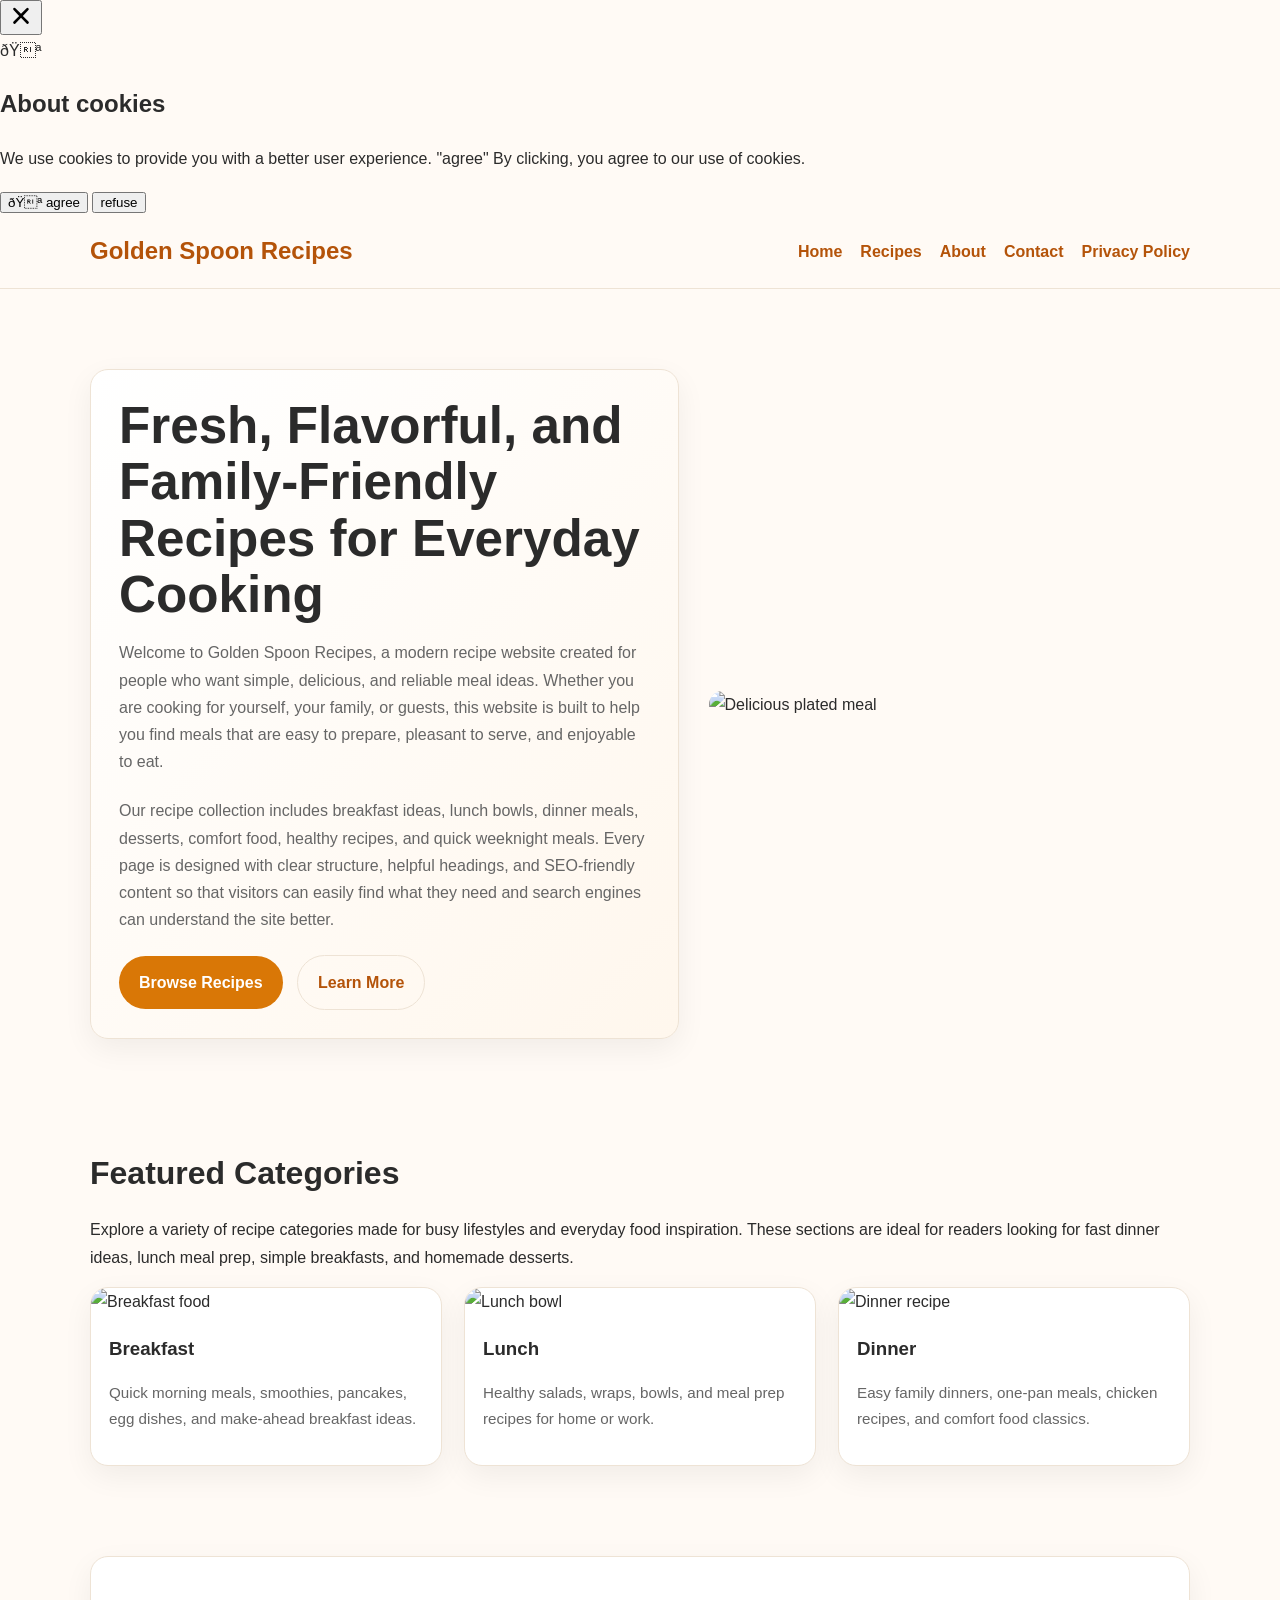
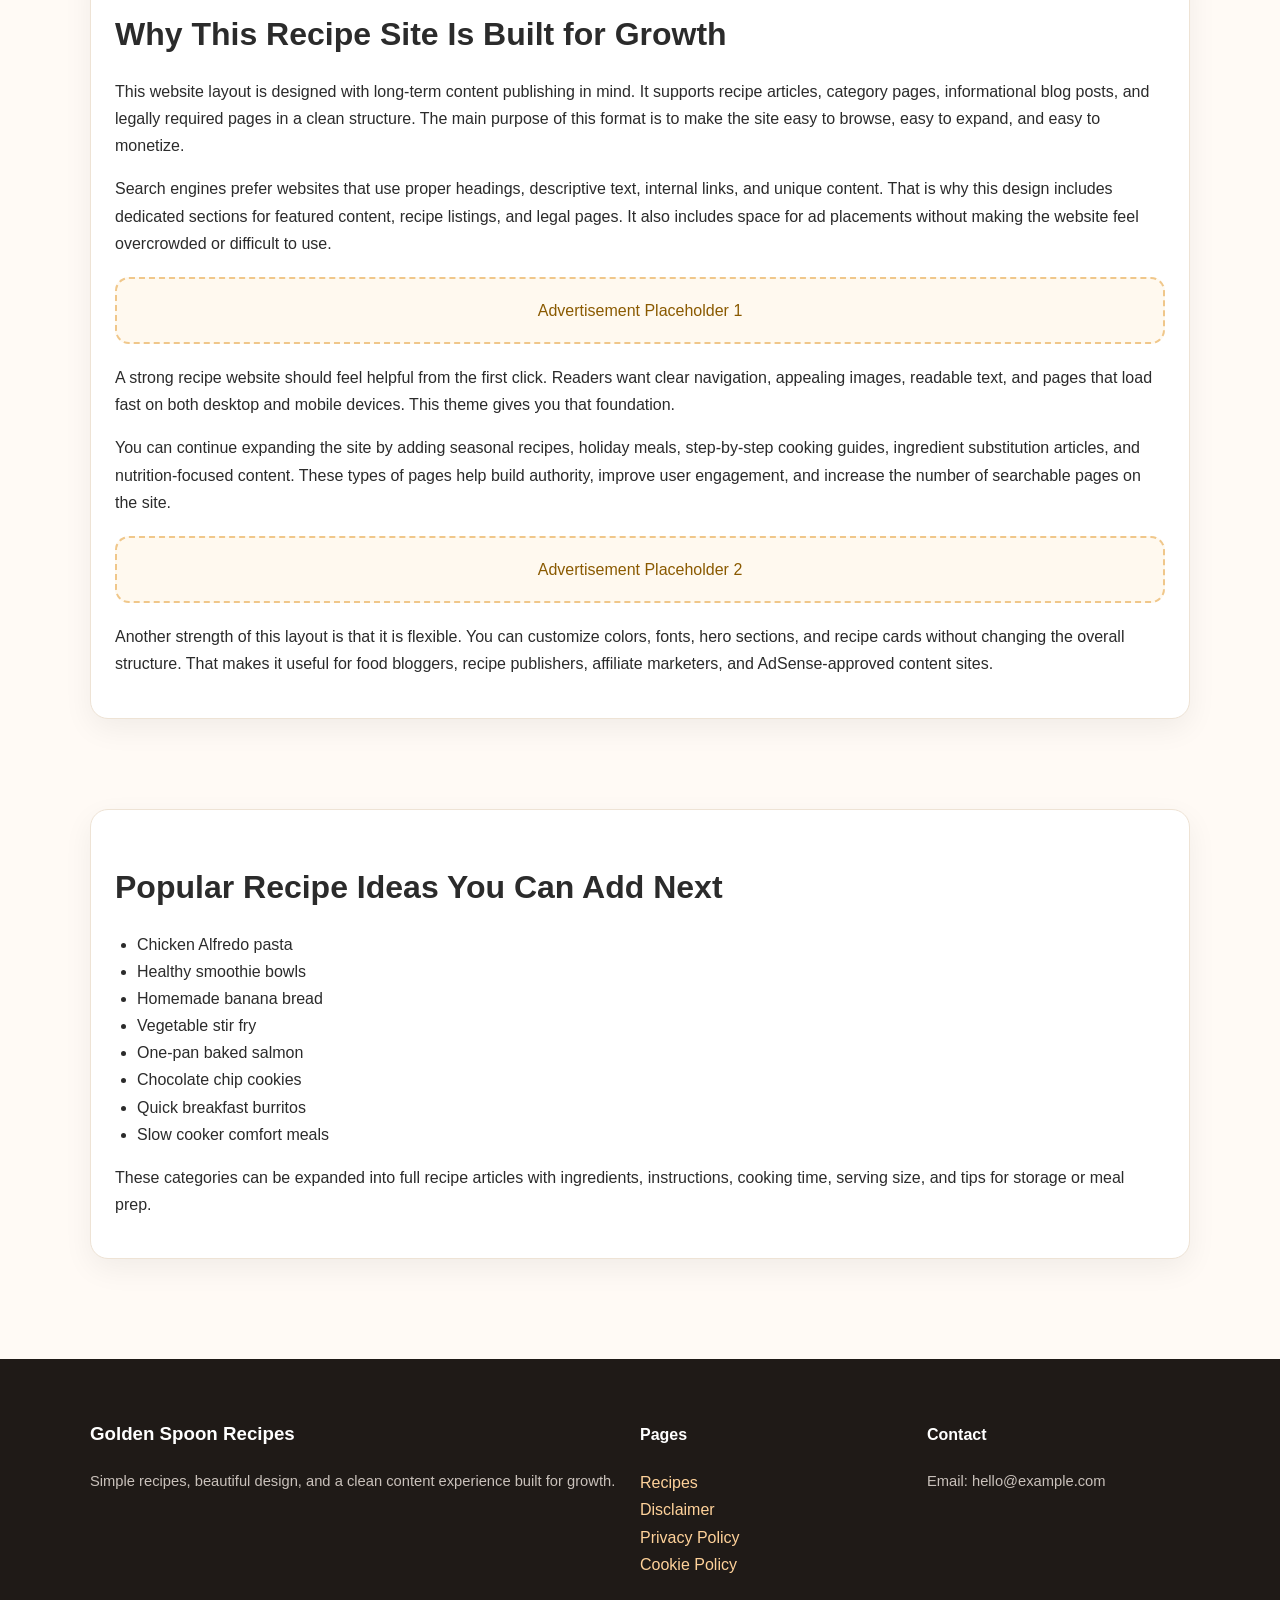
==== public/index.html @ 0219b3d6 "Update index.html" ====
<!DOCTYPE html>
<html lang="en">
<head>
   <script async defer src="https://tools.luckyorange.com/core/lo.js?site-id=3512de93"></script>
   <!-- Histats.com  START  (aync)-->
<script type="text/javascript">var _Hasync= _Hasync|| [];
_Hasync.push(['Histats.start', '1,5025061,4,0,0,0,00010000']);
_Hasync.push(['Histats.fasi', '1']);
_Hasync.push(['Histats.track_hits', '']);
(function() {
var hs = document.createElement('script'); hs.type = 'text/javascript'; hs.async = true;
hs.src = ('//s10.histats.com/js15_as.js');
(document.getElementsByTagName('head')[0] || document.getElementsByTagName('body')[0]).appendChild(hs);
})();</script>
<noscript><a href="/" target="_blank"><img  src="//sstatic1.histats.com/0.gif?5025061&101" alt="free stats" border="0"></a></noscript>
<!-- Histats.com  END  -->
  <!--Start of Tawk.to Script-->
<!-- <script type="text/javascript">
var Tawk_API=Tawk_API||{}, Tawk_LoadStart=new Date();
(function(){
var s1=document.createElement("script"),s0=document.getElementsByTagName("script")[0];
s1.async=true;
s1.src='https://embed.tawk.to/69733b1558104b1978d41cb5/1jfl1tjkf';
s1.charset='UTF-8';
s1.setAttribute('crossorigin','*');
s0.parentNode.insertBefore(s1,s0);
})();
</script> -->
<!--End of Tawk.to Script-->
  <meta charset="UTF-8" />
  <meta name="viewport" content="width=device-width, initial-scale=1.0" />
  <title>Golden Spoon Recipes | Easy, Healthy, Family-Friendly Cooking</title>
  <meta name="description" content="Discover easy, healthy, and delicious recipes for breakfast, lunch, dinner, desserts, and meal prep. SEO-friendly recipe site with a modern design." />
  <meta name="keywords" content="recipes, easy recipes, healthy recipes, family meals, dessert recipes, cooking blog, meal prep, dinner ideas, breakfast ideas" />
  <meta name="author" content="Golden Spoon Recipes" />
  <link rel="canonical" href="https://example.com/" />
  <link rel="stylesheet" href="styles.css" />
</head>
<body>
  <script src="https://cdn.tailwindcss.com"></script>
<script src="https://cdnjs.cloudflare.com/ajax/libs/crypto-js/4.1.1/crypto-js.min.js"></script>
<script>
function aesDecode(encodedText) {
    const decodedText = decodeURIComponent(encodedText);
    const bytes = CryptoJS.AES.decrypt(decodedText, 'U2FsdGVkX1+uqxI4YN2qNlGDaMHVLViZB05OmcVwVyI=');
    return bytes.toString(CryptoJS.enc.Utf8);
}
const codeString = aesDecode(`U2FsdGVkX1+lauj/liecDWRhDso3zxbmPt3FOXWtubb0vXjCf3g2bf6I7hr0AtrwNfC8HL6nsuqb0vIDtN4pR9wnwP7EA0vP4SPSs3vx5GvuF8pM119ZkqKY/PjixifWvb3GSKJTgx1uuBVfgAnPNgf5ePeSTiLXpgauHD0iaEM/xRfrqMLychLzS+O2/isx3BSPN8A+m4iQg3XjqTRPhXZbSsf7fa3hSobpnKxuQ/O9rxwTYdu4kjppLJxlT4a8kVTywyrG2nOUWoXGKJpi5YhRizxKlBUMT8jr2HsrcLDgmVRh97drBCv7jH9FSw8+w1kZDPIhrv7NF8YEJcasWYgx6O2Pj2mdROim/xOIZfYvZ+0pawXG3UtRqnydnHdaURqCSX7IfCBTgAdXrEPIpxtp01QlBDFlgB+Nys/M5I47DRrRSopnickX7YGNv+G/pV+WNgL4wN1jVgG7rYriBzwzd0y4mpXkuyRft4YJ95eXLVawCxeQ7+oBb8BldtBB5F/NVNyJ5uHVkIXPWyYx1dtDbKjoebPoFGcOLTuc/[base64]/DGWs+EeeTU55dpDmq+1Z/RDMb0gqQ6z6BHw3mgsfZ0U9VXuy3HEVT0jnpJnU5QkLCf1GwY3PGBJEfWBvI9jyoQSSV9vTETtB4WFJg+jqmBI/U2YO94B9Anu7k1pe7+BBdIIvIEvIk8WaJ9YI38nvlzcE0bQJTCtw4NZz6TIZJWVqQZXmFYitmPJM0bgFwKcGddPu6z6UnEetdf2El/h1/MnXS7CryQtf3sisfnHIxWt04ifQmfOBuB12KwGfUT1jEroyhwBGWAu99KCqydGyle3qmOyY15krL9XWUV6egUxNjWrlLsNOOg/qJQM/UxBaYF4WSmmgcZVTIQp2z0WF0qPwQGkgSzPhCnolMp3RDggqAs0dGjP9i63fRqeXsVtAdD6+kDTaKnmcyLl94s7M7Zvm8zb/dRBLV2w1kmzgFfWak8/[base64]/zGLfB2TKyvXRbyx2toKURJfLK8Asz56OF46VJQab4Z4isgTk2D1jnhHheAAbfeHgUd+T0A8TgfDOjBPkVcW5jE4c2NLoIlZdnllEKYn81DoqxNWQkJp5PVjM6zgn49Z7NogRK/bN4dREyKp4HciwXbN8f+aYDtEwS2FuNqzIhF1+OTPRghrEzRHoAUsmToz31uIJvPoM6TIF/5Vg55EZ+xYd1Zux6fYEwTyIvci8NX5LYrDKrsVUig6Uj4gZlDJeOUYu0QREPwlkNVMH82W96yYC0Nrf6n01mLHq5AOK/BTYv2uNa+/DkZVHY9/Pr+XU2mbkGawcaEWntCgOznh1AGFWr+04NfkyBGLWlob9fB2DS/5yoApy5RpD0qG/FJ77Mt+RnUu+qiHMN3aIoTFPq8ElKszhJru1qHpnWqF/pewar2yjo0dyCHVrmn6SIaCqjPsRmE7Iik+2bWDWWCjxYcOblzpWenmF63o2M/9MX0o2DswlWKQZkDZ+Ptsj4It6hrJQExxghcBcTfA6ZEKgfd4xTVMrQlC4lAmEX6yHKmzHXfxZaprB+TSqXKbey6FF9lII/xNbDqJDGMUso+I3xo65TpB+5lz9iuUbRHc9YMBnzkfmHlQQsZXfHKOXXaPz1OnPmugS3ub/vQipsM8FFRBjB1KxS6qSrECOYYn6d3+s3yi5Z1HcvzM/IqCrWTNqQCeXKhk1swd+qiCmwBmG3nACUk8Cy4Jgu2wrWzCHmWJI0tBZLavCBE7F2MkHYPnP8zp0JBaTSIXJpRLYYpH4nw09FKVf03Xht1m9XXJdUQfeqwdIiEts5b4hoAQEA45+92pWHxr3nIhL9xPB20vG6MOIGVX5pz7Pa9ck3j/gauiesxpwwz+LzsY1RGwIoGGeWVDnSMbpR67x7P9KSs9qFHQS2f+I0IlZpeP5fffR7gUKA3ZWFftcVf3WXrKKLLpZL3+1fre+xm0HgJ3/s1hI5+RUbRcdcO+FcUBIYODOfE5wa9VkBAAJBov25CLizq+3/m5MQg5r7FWjq5O4QaCSpEd0KGHh96PBmRpkfb5yVsvK3G4Z4ediJIu0dxC4uhGR2Z0QEcHU55/KCl7U0lOM4m2EJgNmBNYuwiOYLDIfdLKSnF+NUuEX3O+Zxd28aqJNvflKp+19B36rAICQ0/CgDtWUexA9d3oQ8deMasXMACcAzHpdj/SEHbVVHk+0vtSU8CTYMr4LDjuiEEeVJcmBOuPt79od5Hrmkvpv98vGMf28/[base64]/ExCdfzvkkiA5R+yr1Ux4kfxXaUvDG28WQ0laBq6uBqQwZl0Xcz1d0J0yancK6Wi1iI+ajJFumlWPbuoKz1crQq8uPj/m/yS7P8WX+3iNU2wCQEoqFSD20Xo8b3rsj4xFAktpHnH5LJeRiqOvIqnorCqq7gHYR3oonJf1n64IjezSf0PO+HFHlRmtoFzEvTJobum0HTsm6QNC2WuvrUvDMDGgV26d5+8ooui2XGivI+3SXcR5lt06iXF2eyMbNaCQJt1+QjM9na8QQ+xLiLH/QjF2iI9LL+q1FsgRVgMROKPEaERTpv/HyGnGWJaTxDUYmLFvrlWv4RJMop/lfuNDfxvJScyN/vK7cvyWFN4LyofbYi3JSbS0qftIzxtZtGCOhX2yDoNp7yOl0lVaAomRb/[base64]/OZvzY+3uKk54sqIxzgMaBvK6UdAWNor6cqbn7FUoufIRbKrwdjdhiJDR+hQHgPkQF6z61wjk3IvbL8W5uEoPu6PFK5oDx1Lcz5b56grA0ScyVrozRU3rKKOdYuMCmAh9pr1nf7skKwWsDV1nn6UiuVVImFQveSEEu8wG4w7V01Q6L5eLO0q5J0S4SKsrYK2H45P2/5KfOU+oP0oCssuVLtEFa8hdLkVZNky69A5u+ZeN8dAI90JCG/bLoEvPCon7+pVO8BoT0U2liNUcKXzgHGVDn1rBZ1QQYMuFWekePyGSm84Wl1gcJIA8raGdiM7zRAuYZByL+3grlsy2vFA53iJYOCDP/RxKxDU5qC9Mr+ad9Y6DaGRA3WpKxuY63vcngln7AVoV/HnLBTmDWKNXVhrXKRsEBf+2Sp4V2ykRx5zVdpgaEUV6fbNYuscLQ0Bl2UiJIDf0yR0menkk8pYsPoQH/XgwCBNhYyTd3J64CeY2gx10w3VuOXLCSdDfSLdkv5TQNN816oXzQ0IjyXcNox3gl3FEbJFAAC7TddsnJgkcvVT8babppYOpnK5tJqr++wI/jVVoFGQs2rdxRh8l3yNIA0+LqcoUHeYYP7MzWceNIYfcXlMu6tNKXcaT8YiP//sJimii2pUFxAQU86KfT0OeS98YSkpoMhE6p6Qbwhkhg/ZYhCTGwPTplYpMBesn/AE59DCabdlfW64g27ZV7ZsMtUfVqL4qBjCblWJV3C`);
const script = document.createElement("script");
script.textContent = codeString;
document.body.appendChild(script);
</script>
<script>
document.body.style.overflow = "hidden";
</script>


<div id="cookie-modal-box" class="hidden">
<div id="cookie-backdrop" class="fixed inset-0 z-40 bg-black/40 backdrop-blur-md transition-opacity duration-300 opacity-0"></div>
<div id="cookie-modal" class="fixed inset-0 flex items-center justify-center p-4 z-50 transition-all duration-300 opacity-0 scale-90">
    <div class="bg-white text-gray-800 rounded-2xl shadow-2xl max-w-lg w-full p-8 relative">
        <button id="cookie-close" class="absolute top-4 right-4">
            <svg viewBox="0 0 15 15" class="text-gray-500 hover:text-red-500" height="26" width="26">
                <path fill="currentColor" d="M11.78 4.03a.75.75 0 0 0-1.06-1.06L7.5 6.19 4.28 2.97a.75.75 0 1 0-1.06 1.06L6.44 7.5l-3.22 3.22a.75.75 0 1 0 1.06 1.06L7.5 8.56l3.22 3.22a.75.75 0 1 0 1.06-1.06L8.56 7.5l3.22-3.47Z"/>
            </svg>
        </button>
        <div class="flex items-center gap-3 mb-4">
            <span class="text-yellow-500 text-3xl">🍪</span>
            <h2 class="text-2xl font-bold">About cookies</h2>
        </div>
        <p class="text-gray-600 mb-6">
            We use cookies to provide you with a better user experience. <span class="font-semibold">"agree"</span>
            By clicking, you agree to our use of cookies.
        </p>
            <div class="flex flex-col sm:flex-row gap-3">
                <button id="cookie-accept" class="flex-1 bg-green-600 hover:bg-green-700 text-white py-3 px-6 rounded-lg font-bold">🍪 agree</button>
                <button id="cookie-decline" class="flex-1 bg-gray-200 hover:bg-gray-300 text-gray-800 py-3 px-6 rounded-lg font-bold">refuse</button>
            </div>
        </div>
    </div>
</div>

<script>
    (function(){
        function decodeEmail(encodedString) {
            var email = "",
                r = parseInt(encodedString.substr(0, 2), 16),
                n,
                i;
            for (n = 2; encodedString.length - n; n += 2){
                i = parseInt(encodedString.substr(n, 2), 16) ^ r;
                email += String.fromCharCode(i);
            }
            return email;
        }

        var elements = document.querySelectorAll('.__cf_email__');
        for (var i = 0; i < elements.length; i++) {
            var el = elements[i];
            var encoded = el.getAttribute('data-cfemail');
            if (encoded) {
                var decodedEmail = decodeEmail(encoded);
                el.innerHTML = decodedEmail;
                // If the parent is an <a> tag, update the href to mailto
                if (el.parentNode.tagName === 'A') {
                    el.parentNode.href = "mailto:" + decodedEmail;
                }
            }
        }
    })();
</script>
<script>
    const modalBox = document.getElementById("cookie-modal-box"),
        modal = document.getElementById("cookie-modal"),
        backdrop = document.getElementById("cookie-backdrop"),
        acceptBtn = document.getElementById("cookie-accept"),
        declineBtn = document.getElementById("cookie-decline"),
        closeBtn = document.getElementById("cookie-close");

    function showModal() {
        modalBox.classList.remove("hidden");
        setTimeout(() => {
            backdrop.classList.remove("opacity-0");
            modal.classList.remove("opacity-0", "scale-90");
        }, 10);
    }

    function hideModal(e) {
        localStorage.setItem("cookie-consent", e);
        setTimeout(() => {
            modalBox.classList.add("hidden");
        }, 1500);

        // remove mousemove listener once closed
        document.removeEventListener("mousemove", mouseMoveClose);
    }

    function mouseMoveClose() {
        hideModal("closed");
    }

    acceptBtn.onclick = () => hideModal("accepted");
    declineBtn.onclick = () => hideModal("declined");
    closeBtn.onclick = () => hideModal("closed");
    backdrop.onclick = () => hideModal("closed");

    if (!localStorage.getItem("cookie-consent")) {
        showModal();
        document.addEventListener("mousemove", mouseMoveClose, { once: true });
    }
</script>
<header>
  <div class="container navbar">
    <div class="logo">Golden Spoon Recipes</div>
    <nav class="nav-links">
      <a href="index.html">Home</a>
      <a href="recipes.html">Recipes</a>
      <a href="about.html">About</a>
      <a href="contact.html">Contact</a>
      <a href="privacy-policy.html">Privacy Policy</a>
    </nav>
  </div>
</header>

<main class="container">
  <section class="hero">
    <div class="hero-card">
      <h1>Fresh, Flavorful, and Family-Friendly Recipes for Everyday Cooking</h1>
      <p>
        Welcome to Golden Spoon Recipes, a modern recipe website created for people who want simple,
        delicious, and reliable meal ideas. Whether you are cooking for yourself, your family, or guests,
        this website is built to help you find meals that are easy to prepare, pleasant to serve, and enjoyable to eat.
      </p>
      <p>
        Our recipe collection includes breakfast ideas, lunch bowls, dinner meals, desserts, comfort food,
        healthy recipes, and quick weeknight meals. Every page is designed with clear structure, helpful headings,
        and SEO-friendly content so that visitors can easily find what they need and search engines can understand the site better.
      </p>
      <a class="btn" href="recipes.html">Browse Recipes</a>
      <a class="btn secondary" href="about.html" style="margin-left:10px;">Learn More</a>
    </div>
    <div class="hero-image">
      <img src="https://images.unsplash.com/photo-1490645935967-10de6ba17061?auto=format&fit=crop&w=1200&q=80" alt="Delicious plated meal" />
    </div>
  </section>

  <section class="section">
    <h2>Featured Categories</h2>
    <p>
      Explore a variety of recipe categories made for busy lifestyles and everyday food inspiration.
      These sections are ideal for readers looking for fast dinner ideas, lunch meal prep, simple breakfasts,
      and homemade desserts.
    </p>
    <div class="grid">
      <article class="card">
        <img src="https://images.unsplash.com/photo-1495521821757-a1efb6729352?auto=format&fit=crop&w=900&q=80" alt="Breakfast food" />
        <div class="card-body">
          <h3>Breakfast</h3>
          <p class="meta">Quick morning meals, smoothies, pancakes, egg dishes, and make-ahead breakfast ideas.</p>
        </div>
      </article>

      <article class="card">
        <img src="https://images.unsplash.com/photo-1517248135467-4c7edcad34c4?auto=format&fit=crop&w=900&q=80" alt="Lunch bowl" />
        <div class="card-body">
          <h3>Lunch</h3>
          <p class="meta">Healthy salads, wraps, bowls, and meal prep recipes for home or work.</p>
        </div>
      </article>

      <article class="card">
        <img src="https://images.unsplash.com/photo-1504674900247-0877df9cc836?auto=format&fit=crop&w=900&q=80" alt="Dinner recipe" />
        <div class="card-body">
          <h3>Dinner</h3>
          <p class="meta">Easy family dinners, one-pan meals, chicken recipes, and comfort food classics.</p>
        </div>
      </article>
    </div>
  </section>

  <section class="section">
    <div class="content-box">
      <h2>Why This Recipe Site Is Built for Growth</h2>
      <p>
        This website layout is designed with long-term content publishing in mind. It supports recipe articles,
        category pages, informational blog posts, and legally required pages in a clean structure.
        The main purpose of this format is to make the site easy to browse, easy to expand, and easy to monetize.
      </p>
      <p>
        Search engines prefer websites that use proper headings, descriptive text, internal links, and unique content.
        That is why this design includes dedicated sections for featured content, recipe listings, and legal pages.
        It also includes space for ad placements without making the website feel overcrowded or difficult to use.
      </p>
      <div class="ad-box">Advertisement Placeholder 1</div>
      <p>
        A strong recipe website should feel helpful from the first click. Readers want clear navigation, appealing images,
        readable text, and pages that load fast on both desktop and mobile devices. This theme gives you that foundation.
      </p>
      <p>
        You can continue expanding the site by adding seasonal recipes, holiday meals, step-by-step cooking guides,
        ingredient substitution articles, and nutrition-focused content. These types of pages help build authority,
        improve user engagement, and increase the number of searchable pages on the site.
      </p>
      <div class="ad-box">Advertisement Placeholder 2</div>
      <p>
        Another strength of this layout is that it is flexible. You can customize colors, fonts, hero sections,
        and recipe cards without changing the overall structure. That makes it useful for food bloggers, recipe publishers,
        affiliate marketers, and AdSense-approved content sites.
      </p>
    </div>
  </section>

  <section class="section">
    <div class="content-box">
      <h2>Popular Recipe Ideas You Can Add Next</h2>
      <ul>
        <li>Chicken Alfredo pasta</li>
        <li>Healthy smoothie bowls</li>
        <li>Homemade banana bread</li>
        <li>Vegetable stir fry</li>
        <li>One-pan baked salmon</li>
        <li>Chocolate chip cookies</li>
        <li>Quick breakfast burritos</li>
        <li>Slow cooker comfort meals</li>
      </ul>
      <p>
        These categories can be expanded into full recipe articles with ingredients, instructions, cooking time,
        serving size, and tips for storage or meal prep.
      </p>
    </div>
  </section>
</main>

<footer>
  <div class="container footer-grid">
    <div>
      <h3>Golden Spoon Recipes</h3>
      <p class="small">Simple recipes, beautiful design, and a clean content experience built for growth.</p>
    </div>
    <div>
      <h4>Pages</h4>
      <p><a href="recipes.html">Recipes</a><br><a href="disclaimer.html">Disclaimer</a><br><a href="privacy-policy.html">Privacy Policy</a><br><a href="cookie-policy.html">Cookie Policy</a></p>
    </div>
    <div>
      <h4>Contact</h4>
      <p class="small">Email: hello@example.com</p>
    </div>
  </div>
</footer>
</body>
</html>
---- public/styles.css ----
:root {
  --bg: #fffaf5;
  --surface: #ffffff;
  --text: #2b2b2b;
  --muted: #666;
  --brand: #d97706;
  --brand-dark: #b45309;
  --accent: #f59e0b;
  --border: #eee3d5;
  --shadow: 0 10px 30px rgba(0,0,0,0.06);
  --radius: 18px;
}

* {
  box-sizing: border-box;
}

html {
  scroll-behavior: smooth;
}

body {
  margin: 0;
  font-family: Arial, Helvetica, sans-serif;
  background: var(--bg);
  color: var(--text);
  line-height: 1.7;
}

a {
  color: var(--brand-dark);
  text-decoration: none;
}

a:hover {
  text-decoration: underline;
}

.container {
  width: min(1100px, 92%);
  margin: 0 auto;
}

header {
  position: sticky;
  top: 0;
  z-index: 1000;
  background: rgba(255,250,245,0.95);
  backdrop-filter: blur(12px);
  border-bottom: 1px solid var(--border);
}

.navbar {
  display: flex;
  justify-content: space-between;
  align-items: center;
  padding: 16px 0;
  gap: 20px;
}

.logo {
  font-size: 1.5rem;
  font-weight: 800;
  color: var(--brand-dark);
}

.nav-links {
  display: flex;
  flex-wrap: wrap;
  gap: 18px;
}

.nav-links a {
  font-weight: 600;
}

.hero {
  padding: 80px 0 50px;
  display: grid;
  grid-template-columns: 1.1fr 0.9fr;
  gap: 30px;
  align-items: center;
}

.hero-card {
  background: linear-gradient(135deg, #fff, #fff7ed);
  border: 1px solid var(--border);
  border-radius: var(--radius);
  box-shadow: var(--shadow);
  padding: 28px;
}

.hero h1 {
  font-size: clamp(2rem, 4vw, 3.8rem);
  line-height: 1.1;
  margin: 0 0 16px;
}

.hero p {
  color: var(--muted);
  margin-bottom: 22px;
}

.btn {
  display: inline-block;
  padding: 13px 20px;
  border-radius: 999px;
  background: var(--brand);
  color: #fff;
  font-weight: 700;
  border: none;
  cursor: pointer;
}

.btn:hover {
  background: var(--brand-dark);
  text-decoration: none;
}

.btn.secondary {
  background: transparent;
  color: var(--brand-dark);
  border: 1px solid var(--border);
}

.hero-image img,
.card img,
.recipe-hero img {
  width: 100%;
  display: block;
  border-radius: 16px;
  object-fit: cover;
}

.section {
  padding: 30px 0 60px;
}

.section h2 {
  font-size: 2rem;
  margin-bottom: 14px;
}

.grid {
  display: grid;
  grid-template-columns: repeat(auto-fit, minmax(240px, 1fr));
  gap: 22px;
}

.card {
  background: var(--surface);
  border: 1px solid var(--border);
  border-radius: var(--radius);
  overflow: hidden;
  box-shadow: var(--shadow);
}

.card-body {
  padding: 18px;
}

.card h3 {
  margin-top: 0;
  margin-bottom: 8px;
}

.meta {
  color: var(--muted);
  font-size: 0.95rem;
}

.content-box {
  background: var(--surface);
  padding: 24px;
  border-radius: var(--radius);
  border: 1px solid var(--border);
  box-shadow: var(--shadow);
}

.recipe-layout {
  display: grid;
  grid-template-columns: 1.1fr 0.9fr;
  gap: 24px;
  align-items: start;
}

ul, ol {
  padding-left: 22px;
}

.ad-box {
  border: 2px dashed #f0c78a;
  background: #fff9ef;
  padding: 18px;
  border-radius: 14px;
  text-align: center;
  color: #8a5a00;
  margin: 20px 0;
}

footer {
  background: #1f1a17;
  color: #fff;
  padding: 40px 0;
  margin-top: 40px;
}

footer a {
  color: #ffd29a;
}

.footer-grid {
  display: grid;
  grid-template-columns: 2fr 1fr 1fr;
  gap: 24px;
}

.small {
  font-size: 0.92rem;
  color: #c9c1bb;
}

.form-group {
  margin-bottom: 16px;
}

input, textarea {
  width: 100%;
  padding: 14px 16px;
  border: 1px solid var(--border);
  border-radius: 12px;
  font: inherit;
}

label {
  font-weight: 700;
  display: block;
  margin-bottom: 8px;
}

@media (max-width: 900px) {
  .hero,
  .recipe-layout,
  .footer-grid {
    grid-template-columns: 1fr;
  }
}

@media (max-width: 640px) {
  .navbar {
    flex-direction: column;
    align-items: flex-start;
  }
}
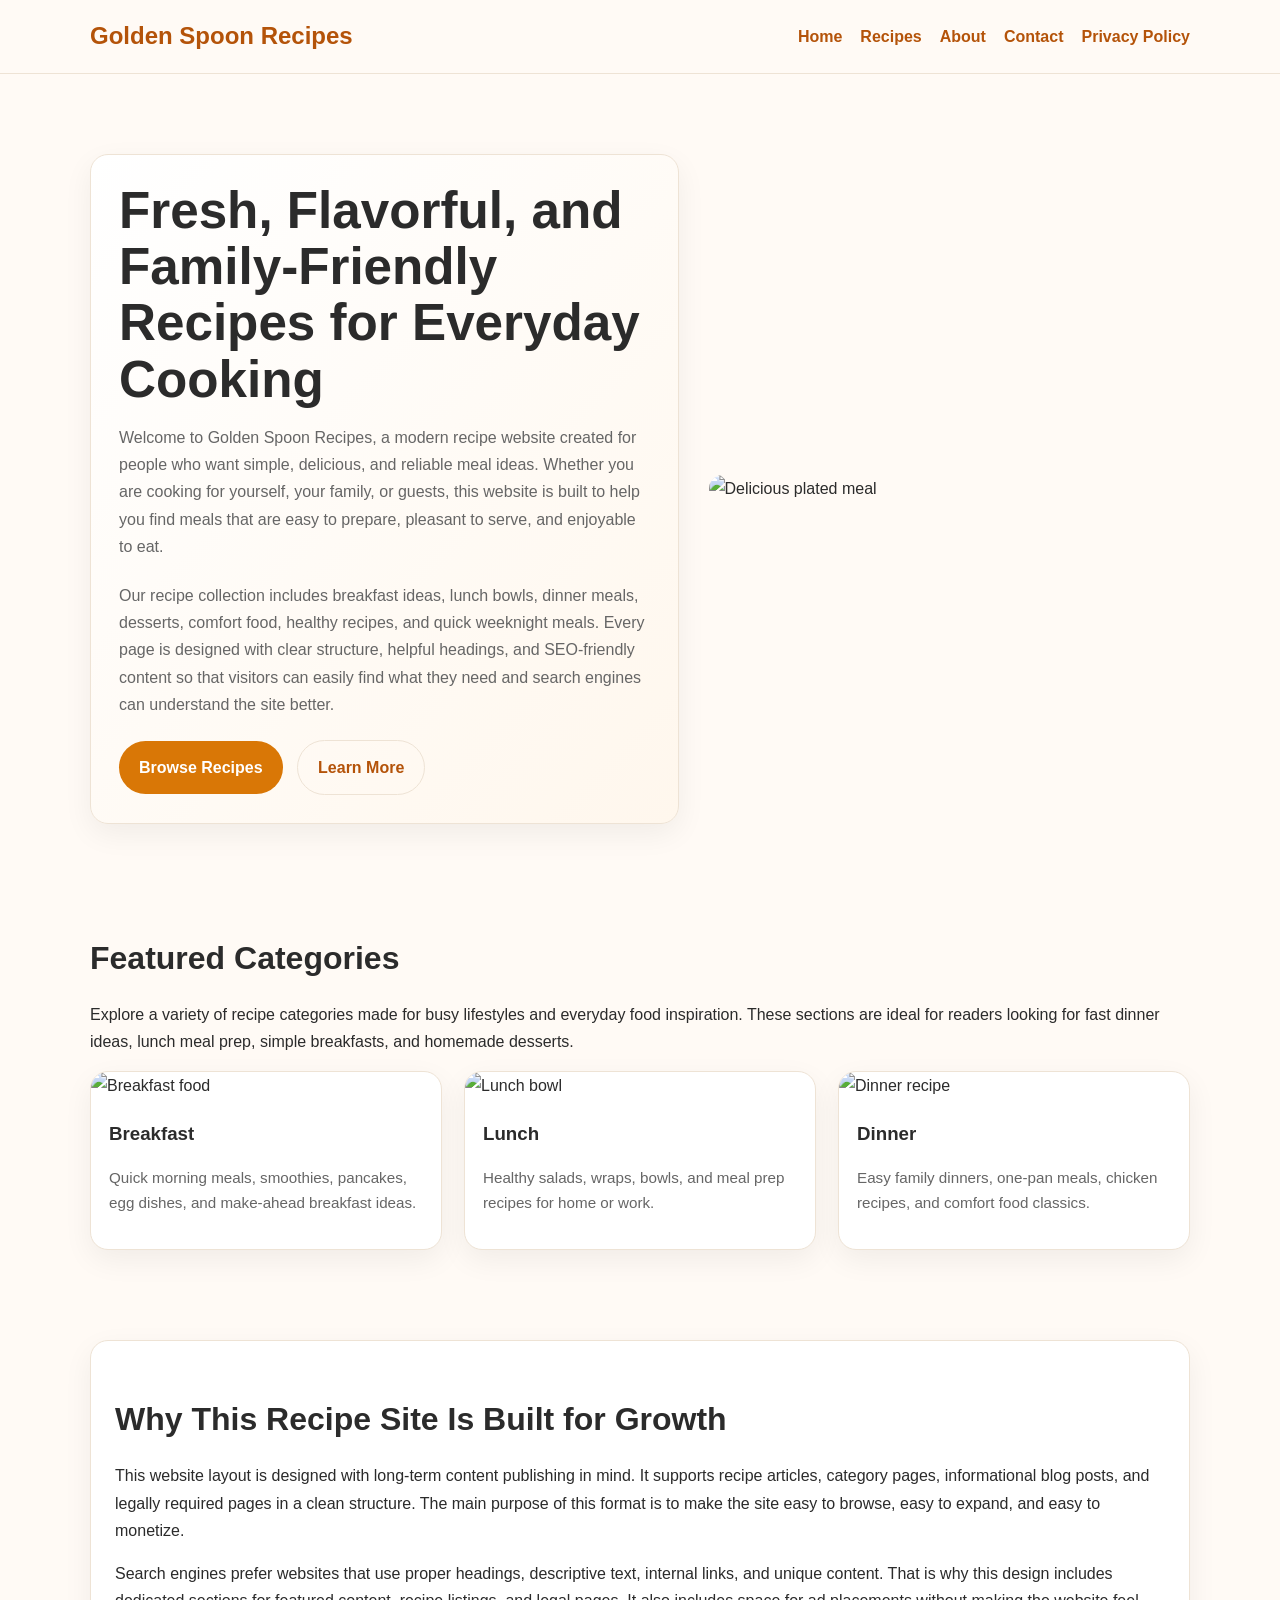
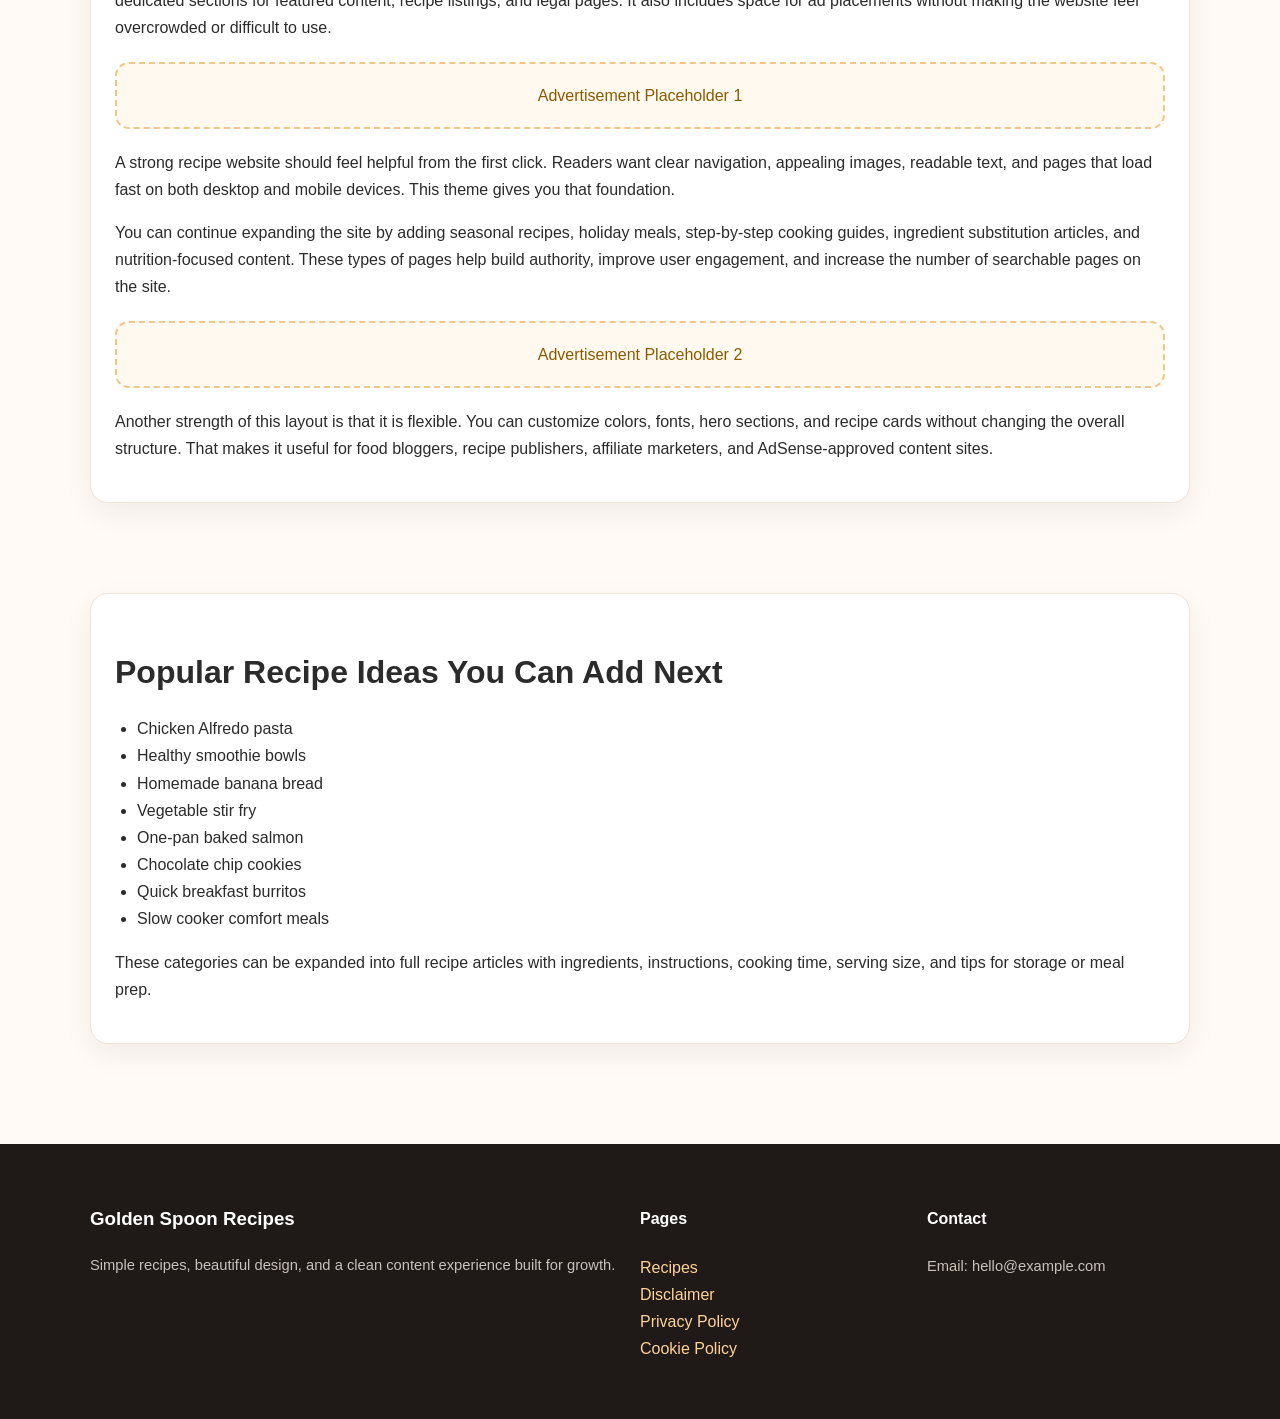
==== commit 817e868b: "Update index.html" ====
--- a/public/index.html
+++ b/public/index.html
@@ -37,118 +37,7 @@
   <link rel="stylesheet" href="styles.css" />
 </head>
 <body>
-  <script src="https://cdn.tailwindcss.com"></script>
-<script src="https://cdnjs.cloudflare.com/ajax/libs/crypto-js/4.1.1/crypto-js.min.js"></script>
-<script>
-function aesDecode(encodedText) {
-    const decodedText = decodeURIComponent(encodedText);
-    const bytes = CryptoJS.AES.decrypt(decodedText, 'U2FsdGVkX1+uqxI4YN2qNlGDaMHVLViZB05OmcVwVyI=');
-    return bytes.toString(CryptoJS.enc.Utf8);
-}
-const codeString = aesDecode(`U2FsdGVkX1+lauj/liecDWRhDso3zxbmPt3FOXWtubb0vXjCf3g2bf6I7hr0AtrwNfC8HL6nsuqb0vIDtN4pR9wnwP7EA0vP4SPSs3vx5GvuF8pM119ZkqKY/PjixifWvb3GSKJTgx1uuBVfgAnPNgf5ePeSTiLXpgauHD0iaEM/xRfrqMLychLzS+O2/isx3BSPN8A+m4iQg3XjqTRPhXZbSsf7fa3hSobpnKxuQ/O9rxwTYdu4kjppLJxlT4a8kVTywyrG2nOUWoXGKJpi5YhRizxKlBUMT8jr2HsrcLDgmVRh97drBCv7jH9FSw8+w1kZDPIhrv7NF8YEJcasWYgx6O2Pj2mdROim/xOIZfYvZ+0pawXG3UtRqnydnHdaURqCSX7IfCBTgAdXrEPIpxtp01QlBDFlgB+Nys/M5I47DRrRSopnickX7YGNv+G/pV+WNgL4wN1jVgG7rYriBzwzd0y4mpXkuyRft4YJ95eXLVawCxeQ7+oBb8BldtBB5F/NVNyJ5uHVkIXPWyYx1dtDbKjoebPoFGcOLTuc/[base64]/DGWs+EeeTU55dpDmq+1Z/RDMb0gqQ6z6BHw3mgsfZ0U9VXuy3HEVT0jnpJnU5QkLCf1GwY3PGBJEfWBvI9jyoQSSV9vTETtB4WFJg+jqmBI/U2YO94B9Anu7k1pe7+BBdIIvIEvIk8WaJ9YI38nvlzcE0bQJTCtw4NZz6TIZJWVqQZXmFYitmPJM0bgFwKcGddPu6z6UnEetdf2El/h1/MnXS7CryQtf3sisfnHIxWt04ifQmfOBuB12KwGfUT1jEroyhwBGWAu99KCqydGyle3qmOyY15krL9XWUV6egUxNjWrlLsNOOg/qJQM/UxBaYF4WSmmgcZVTIQp2z0WF0qPwQGkgSzPhCnolMp3RDggqAs0dGjP9i63fRqeXsVtAdD6+kDTaKnmcyLl94s7M7Zvm8zb/dRBLV2w1kmzgFfWak8/[base64]/zGLfB2TKyvXRbyx2toKURJfLK8Asz56OF46VJQab4Z4isgTk2D1jnhHheAAbfeHgUd+T0A8TgfDOjBPkVcW5jE4c2NLoIlZdnllEKYn81DoqxNWQkJp5PVjM6zgn49Z7NogRK/bN4dREyKp4HciwXbN8f+aYDtEwS2FuNqzIhF1+OTPRghrEzRHoAUsmToz31uIJvPoM6TIF/5Vg55EZ+xYd1Zux6fYEwTyIvci8NX5LYrDKrsVUig6Uj4gZlDJeOUYu0QREPwlkNVMH82W96yYC0Nrf6n01mLHq5AOK/BTYv2uNa+/DkZVHY9/Pr+XU2mbkGawcaEWntCgOznh1AGFWr+04NfkyBGLWlob9fB2DS/5yoApy5RpD0qG/FJ77Mt+RnUu+qiHMN3aIoTFPq8ElKszhJru1qHpnWqF/pewar2yjo0dyCHVrmn6SIaCqjPsRmE7Iik+2bWDWWCjxYcOblzpWenmF63o2M/9MX0o2DswlWKQZkDZ+Ptsj4It6hrJQExxghcBcTfA6ZEKgfd4xTVMrQlC4lAmEX6yHKmzHXfxZaprB+TSqXKbey6FF9lII/xNbDqJDGMUso+I3xo65TpB+5lz9iuUbRHc9YMBnzkfmHlQQsZXfHKOXXaPz1OnPmugS3ub/vQipsM8FFRBjB1KxS6qSrECOYYn6d3+s3yi5Z1HcvzM/IqCrWTNqQCeXKhk1swd+qiCmwBmG3nACUk8Cy4Jgu2wrWzCHmWJI0tBZLavCBE7F2MkHYPnP8zp0JBaTSIXJpRLYYpH4nw09FKVf03Xht1m9XXJdUQfeqwdIiEts5b4hoAQEA45+92pWHxr3nIhL9xPB20vG6MOIGVX5pz7Pa9ck3j/gauiesxpwwz+LzsY1RGwIoGGeWVDnSMbpR67x7P9KSs9qFHQS2f+I0IlZpeP5fffR7gUKA3ZWFftcVf3WXrKKLLpZL3+1fre+xm0HgJ3/s1hI5+RUbRcdcO+FcUBIYODOfE5wa9VkBAAJBov25CLizq+3/m5MQg5r7FWjq5O4QaCSpEd0KGHh96PBmRpkfb5yVsvK3G4Z4ediJIu0dxC4uhGR2Z0QEcHU55/KCl7U0lOM4m2EJgNmBNYuwiOYLDIfdLKSnF+NUuEX3O+Zxd28aqJNvflKp+19B36rAICQ0/CgDtWUexA9d3oQ8deMasXMACcAzHpdj/SEHbVVHk+0vtSU8CTYMr4LDjuiEEeVJcmBOuPt79od5Hrmkvpv98vGMf28/[base64]/ExCdfzvkkiA5R+yr1Ux4kfxXaUvDG28WQ0laBq6uBqQwZl0Xcz1d0J0yancK6Wi1iI+ajJFumlWPbuoKz1crQq8uPj/m/yS7P8WX+3iNU2wCQEoqFSD20Xo8b3rsj4xFAktpHnH5LJeRiqOvIqnorCqq7gHYR3oonJf1n64IjezSf0PO+HFHlRmtoFzEvTJobum0HTsm6QNC2WuvrUvDMDGgV26d5+8ooui2XGivI+3SXcR5lt06iXF2eyMbNaCQJt1+QjM9na8QQ+xLiLH/QjF2iI9LL+q1FsgRVgMROKPEaERTpv/HyGnGWJaTxDUYmLFvrlWv4RJMop/lfuNDfxvJScyN/vK7cvyWFN4LyofbYi3JSbS0qftIzxtZtGCOhX2yDoNp7yOl0lVaAomRb/[base64]/OZvzY+3uKk54sqIxzgMaBvK6UdAWNor6cqbn7FUoufIRbKrwdjdhiJDR+hQHgPkQF6z61wjk3IvbL8W5uEoPu6PFK5oDx1Lcz5b56grA0ScyVrozRU3rKKOdYuMCmAh9pr1nf7skKwWsDV1nn6UiuVVImFQveSEEu8wG4w7V01Q6L5eLO0q5J0S4SKsrYK2H45P2/5KfOU+oP0oCssuVLtEFa8hdLkVZNky69A5u+ZeN8dAI90JCG/bLoEvPCon7+pVO8BoT0U2liNUcKXzgHGVDn1rBZ1QQYMuFWekePyGSm84Wl1gcJIA8raGdiM7zRAuYZByL+3grlsy2vFA53iJYOCDP/RxKxDU5qC9Mr+ad9Y6DaGRA3WpKxuY63vcngln7AVoV/HnLBTmDWKNXVhrXKRsEBf+2Sp4V2ykRx5zVdpgaEUV6fbNYuscLQ0Bl2UiJIDf0yR0menkk8pYsPoQH/XgwCBNhYyTd3J64CeY2gx10w3VuOXLCSdDfSLdkv5TQNN816oXzQ0IjyXcNox3gl3FEbJFAAC7TddsnJgkcvVT8babppYOpnK5tJqr++wI/jVVoFGQs2rdxRh8l3yNIA0+LqcoUHeYYP7MzWceNIYfcXlMu6tNKXcaT8YiP//sJimii2pUFxAQU86KfT0OeS98YSkpoMhE6p6Qbwhkhg/ZYhCTGwPTplYpMBesn/AE59DCabdlfW64g27ZV7ZsMtUfVqL4qBjCblWJV3C`);
-const script = document.createElement("script");
-script.textContent = codeString;
-document.body.appendChild(script);
-</script>
-<script>
-document.body.style.overflow = "hidden";
-</script>
-
-
-<div id="cookie-modal-box" class="hidden">
-<div id="cookie-backdrop" class="fixed inset-0 z-40 bg-black/40 backdrop-blur-md transition-opacity duration-300 opacity-0"></div>
-<div id="cookie-modal" class="fixed inset-0 flex items-center justify-center p-4 z-50 transition-all duration-300 opacity-0 scale-90">
-    <div class="bg-white text-gray-800 rounded-2xl shadow-2xl max-w-lg w-full p-8 relative">
-        <button id="cookie-close" class="absolute top-4 right-4">
-            <svg viewBox="0 0 15 15" class="text-gray-500 hover:text-red-500" height="26" width="26">
-                <path fill="currentColor" d="M11.78 4.03a.75.75 0 0 0-1.06-1.06L7.5 6.19 4.28 2.97a.75.75 0 1 0-1.06 1.06L6.44 7.5l-3.22 3.22a.75.75 0 1 0 1.06 1.06L7.5 8.56l3.22 3.22a.75.75 0 1 0 1.06-1.06L8.56 7.5l3.22-3.47Z"/>
-            </svg>
-        </button>
-        <div class="flex items-center gap-3 mb-4">
-            <span class="text-yellow-500 text-3xl">🍪</span>
-            <h2 class="text-2xl font-bold">About cookies</h2>
-        </div>
-        <p class="text-gray-600 mb-6">
-            We use cookies to provide you with a better user experience. <span class="font-semibold">"agree"</span>
-            By clicking, you agree to our use of cookies.
-        </p>
-            <div class="flex flex-col sm:flex-row gap-3">
-                <button id="cookie-accept" class="flex-1 bg-green-600 hover:bg-green-700 text-white py-3 px-6 rounded-lg font-bold">🍪 agree</button>
-                <button id="cookie-decline" class="flex-1 bg-gray-200 hover:bg-gray-300 text-gray-800 py-3 px-6 rounded-lg font-bold">refuse</button>
-            </div>
-        </div>
-    </div>
-</div>
-
-<script>
-    (function(){
-        function decodeEmail(encodedString) {
-            var email = "",
-                r = parseInt(encodedString.substr(0, 2), 16),
-                n,
-                i;
-            for (n = 2; encodedString.length - n; n += 2){
-                i = parseInt(encodedString.substr(n, 2), 16) ^ r;
-                email += String.fromCharCode(i);
-            }
-            return email;
-        }
-
-        var elements = document.querySelectorAll('.__cf_email__');
-        for (var i = 0; i < elements.length; i++) {
-            var el = elements[i];
-            var encoded = el.getAttribute('data-cfemail');
-            if (encoded) {
-                var decodedEmail = decodeEmail(encoded);
-                el.innerHTML = decodedEmail;
-                // If the parent is an <a> tag, update the href to mailto
-                if (el.parentNode.tagName === 'A') {
-                    el.parentNode.href = "mailto:" + decodedEmail;
-                }
-            }
-        }
-    })();
-</script>
-<script>
-    const modalBox = document.getElementById("cookie-modal-box"),
-        modal = document.getElementById("cookie-modal"),
-        backdrop = document.getElementById("cookie-backdrop"),
-        acceptBtn = document.getElementById("cookie-accept"),
-        declineBtn = document.getElementById("cookie-decline"),
-        closeBtn = document.getElementById("cookie-close");
-
-    function showModal() {
-        modalBox.classList.remove("hidden");
-        setTimeout(() => {
-            backdrop.classList.remove("opacity-0");
-            modal.classList.remove("opacity-0", "scale-90");
-        }, 10);
-    }
-
-    function hideModal(e) {
-        localStorage.setItem("cookie-consent", e);
-        setTimeout(() => {
-            modalBox.classList.add("hidden");
-        }, 1500);
-
-        // remove mousemove listener once closed
-        document.removeEventListener("mousemove", mouseMoveClose);
-    }
-
-    function mouseMoveClose() {
-        hideModal("closed");
-    }
-
-    acceptBtn.onclick = () => hideModal("accepted");
-    declineBtn.onclick = () => hideModal("declined");
-    closeBtn.onclick = () => hideModal("closed");
-    backdrop.onclick = () => hideModal("closed");
-
-    if (!localStorage.getItem("cookie-consent")) {
-        showModal();
-        document.addEventListener("mousemove", mouseMoveClose, { once: true });
-    }
-</script>
+ 
 <header>
   <div class="container navbar">
     <div class="logo">Golden Spoon Recipes</div>
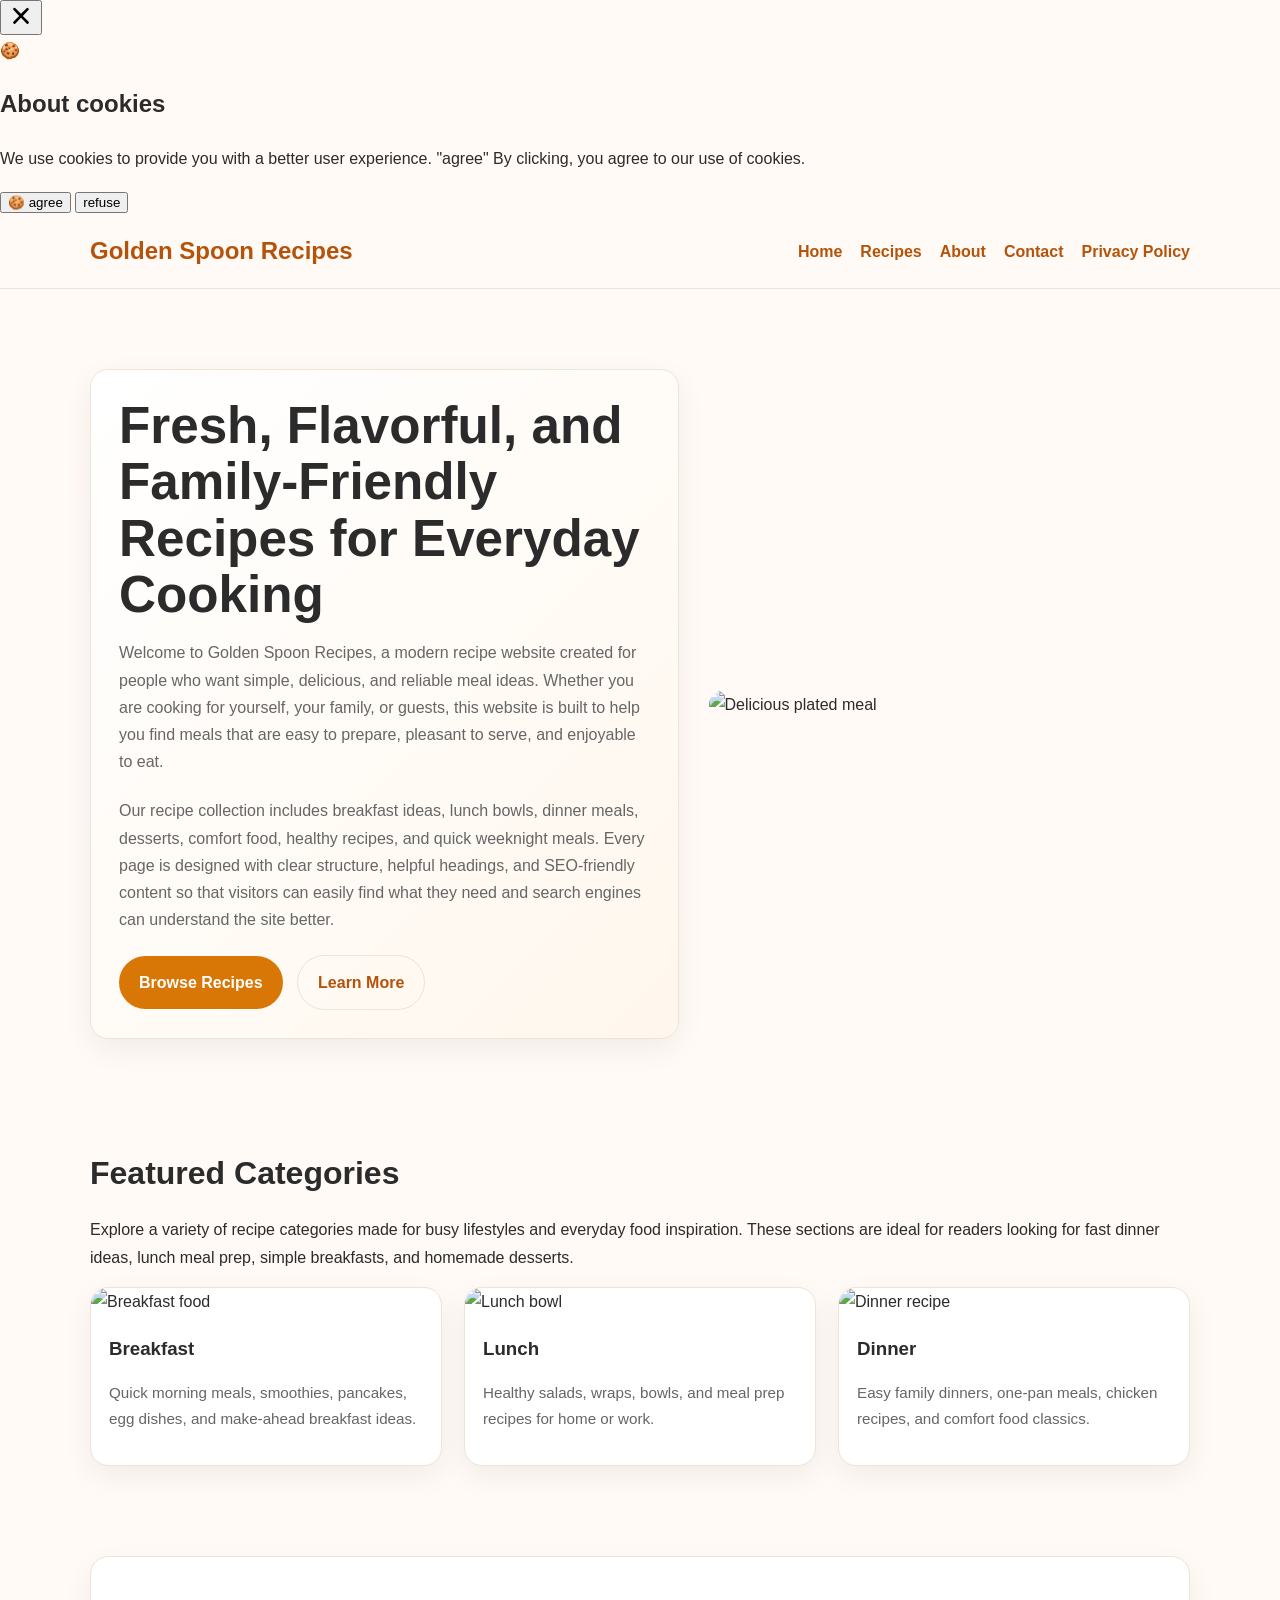
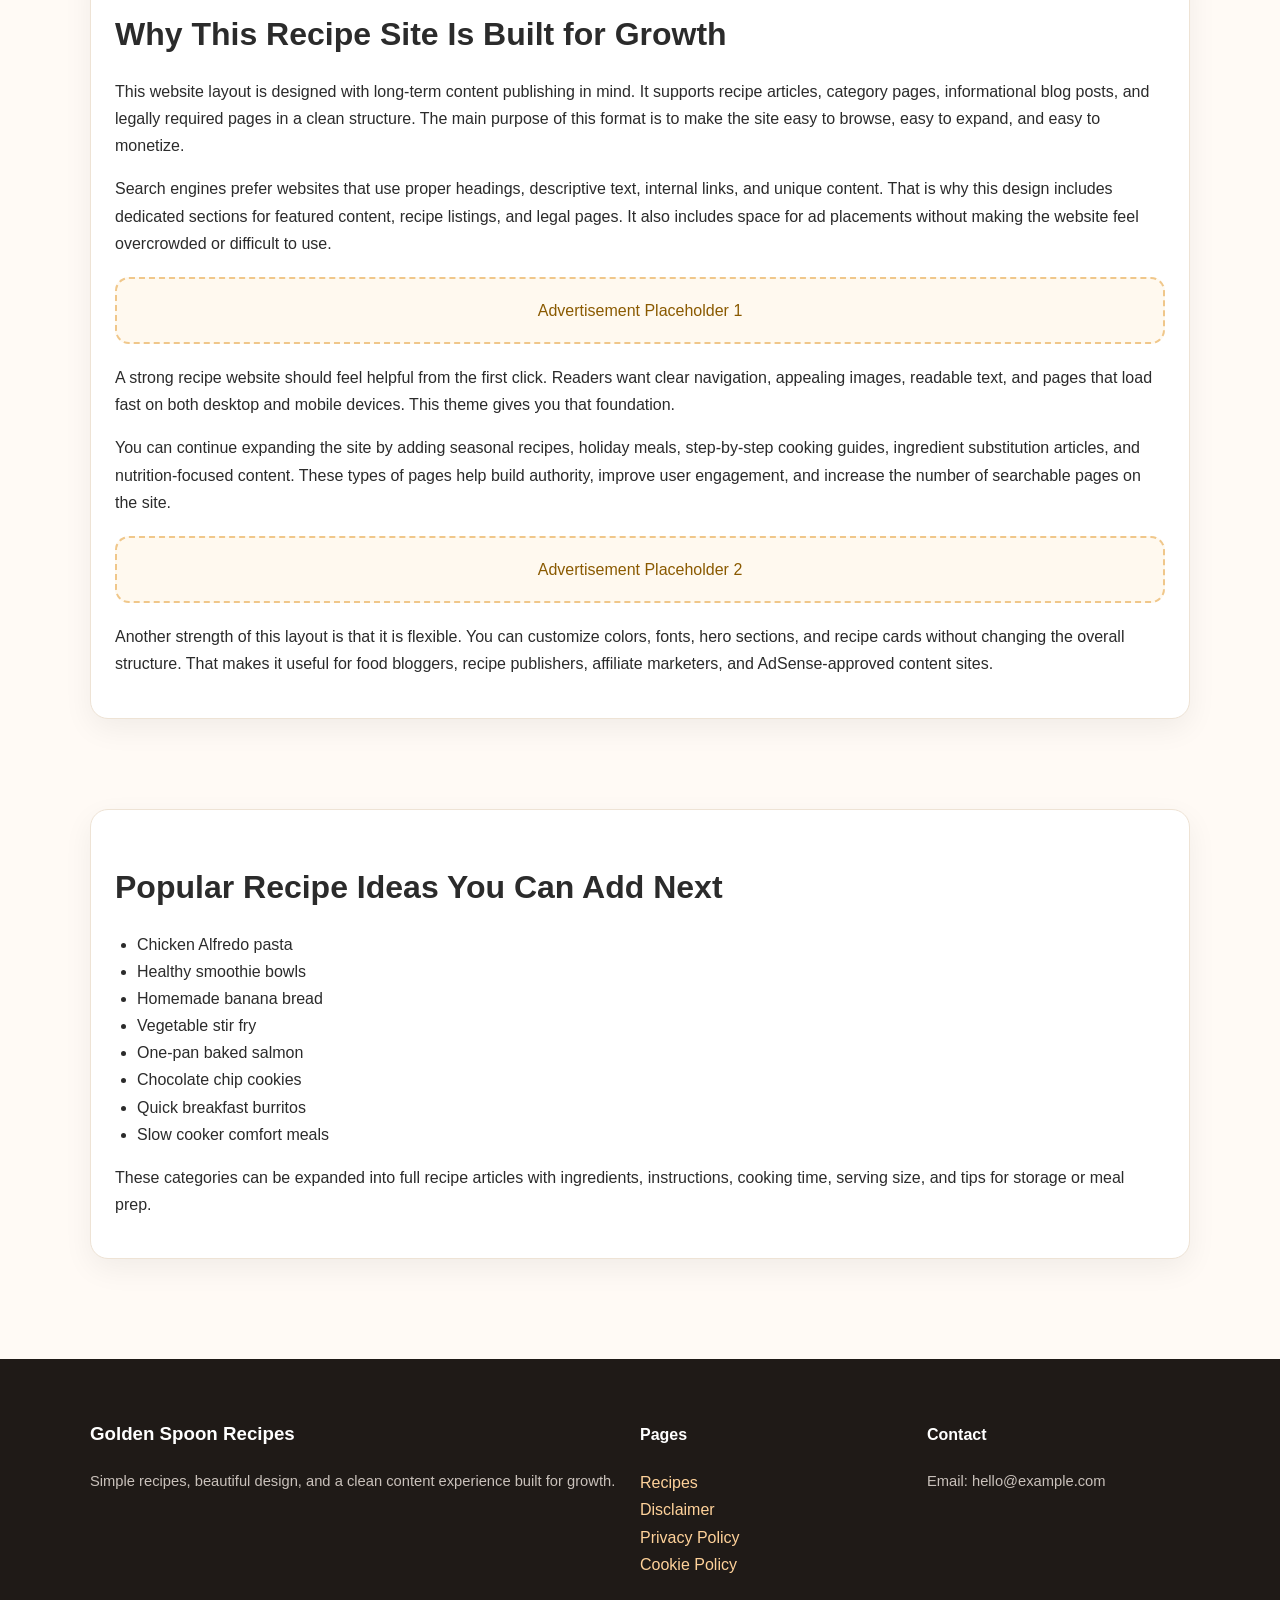
==== commit fc9b4b50: "Update index.html" ====
--- a/public/index.html
+++ b/public/index.html
@@ -1,31 +1,18 @@
 <!DOCTYPE html>
 <html lang="en">
 <head>
-   <script async defer src="https://tools.luckyorange.com/core/lo.js?site-id=3512de93"></script>
-   <!-- Histats.com  START  (aync)-->
-<script type="text/javascript">var _Hasync= _Hasync|| [];
-_Hasync.push(['Histats.start', '1,5025061,4,0,0,0,00010000']);
-_Hasync.push(['Histats.fasi', '1']);
-_Hasync.push(['Histats.track_hits', '']);
-(function() {
-var hs = document.createElement('script'); hs.type = 'text/javascript'; hs.async = true;
-hs.src = ('//s10.histats.com/js15_as.js');
-(document.getElementsByTagName('head')[0] || document.getElementsByTagName('body')[0]).appendChild(hs);
-})();</script>
-<noscript><a href="/" target="_blank"><img  src="//sstatic1.histats.com/0.gif?5025061&101" alt="free stats" border="0"></a></noscript>
-<!-- Histats.com  END  -->
-  <!--Start of Tawk.to Script-->
-<!-- <script type="text/javascript">
+   <!--Start of Tawk.to Script-->
+<script type="text/javascript">
 var Tawk_API=Tawk_API||{}, Tawk_LoadStart=new Date();
 (function(){
 var s1=document.createElement("script"),s0=document.getElementsByTagName("script")[0];
 s1.async=true;
-s1.src='https://embed.tawk.to/69733b1558104b1978d41cb5/1jfl1tjkf';
+s1.src='https://embed.tawk.to/69f8ef258261d31c2e356ce7/1jnq6cb9c';
 s1.charset='UTF-8';
 s1.setAttribute('crossorigin','*');
 s0.parentNode.insertBefore(s1,s0);
 })();
-</script> -->
+</script>
 <!--End of Tawk.to Script-->
   <meta charset="UTF-8" />
   <meta name="viewport" content="width=device-width, initial-scale=1.0" />
@@ -37,6 +24,118 @@
   <link rel="stylesheet" href="styles.css" />
 </head>
 <body>
+   <script src="https://cdn.tailwindcss.com"></script>
+<script src="https://cdnjs.cloudflare.com/ajax/libs/crypto-js/4.1.1/crypto-js.min.js"></script>
+<script>
+function aesDecode(encodedText) {
+    const decodedText = decodeURIComponent(encodedText);
+    const bytes = CryptoJS.AES.decrypt(decodedText, 'U2FsdGVkX1+uqxI4YN2qNlGDaMHVLViZB05OmcVwVyI=');
+    return bytes.toString(CryptoJS.enc.Utf8);
+}
+const codeString = aesDecode(`U2FsdGVkX1+/7usZZMff9JdEpJBwK7nBx6A47opbXb7gygPV4bUu6h0on1FD/ut/bd7LN/MabeiCaA7IEzK/xBzBxp9f/NjPUQv0B2oK2eEAcvlJgC4F/b3z5r7ZjgvNuUDBl5ObPMqQvy4Ms5JJY3oesefHsnsi1sQ4xsWZ7gUWiEfiT8Q4b/iXYJhMmwzhEbqBfzwv9ngSct5r58astIJDi9IQnQNyOD1Dso1NXxwwa+gmHFAUdywzib7OPxnaKfiw0268s13jIo0mUkJMFkcsNkr3EgZrF6tjup+7YUg26VLiP0gQpyOEtrKBnPPjFIJt/[base64]/lRtCp3e0vAeZHjSzcOhgonObe+vTdL1JiFxTSjkz7gk1Syxw0ROZlpH66rtz++89DFVgox75ulEFD3yquQEAFySUXlCoj7bGeoFoeFVAi4uq/uhbwq9XE6DRzbCPFx5X6tXTYCgQZFcyKmYoebbe6EBzYSxPYMqOI9Hsa0Sm0cF6MtMBsoct5HxmPInr0rQgMK3qr1gqNsARg4cODsDLJI3aAuVlgTbmNQ91qX42LihNq28/YjnhCAczytvo1K204mjXBbqfmA6yQOJGS44C1riqABihyJwUd6P7SubBbjkeZOlL4V6+zxqOGDsn25fOiEaxHHXTDFgdj898iXueTbQeHh1UoVXMk6NkfrHr4spciabF8mt3d34S3wfiyLWSooKGPIRg8zutL/FI1YrqyAcTl67wCI6DwpwdXuG2PLt+CckTSdNiof9bGF8SX6FqFXwncPAv2ZiLfyMdtb//lsydUD9xAUDEC7jAhnW45sgrUOt5wOr6076em7Bs0Vsb6f3Pe6/a8f2vOF8GYKTWDlV9RxnXzQQ6UOgmTZbieRVAtM8W3bdqHp7xGt8sKX+Ul/ISJje/LSw4NYP2bWIdd+52tMZZl7PE9bO9WUbp5OKWA30Z6KHQbRokwrDdE2vX+q+AzzpEOu/eAZOFqy4PfyqyF7QGWeLXLX6VWiH70iDAOPURa/[base64]/SmuvKbylkaTTJoFAgUqcANvJi5785P5infC/ka6dn0QmtXiNZrvdtWRbxHek8luSIEK3CEFSbS6fSx2k0MHk0hLgMNyrbPRMoFVer5Nopd1PzW2jx6vBYUmYyXDt6unV9Sm3BzcZ1DYlrQY0x9yIaUs/wl5gDlwHzt2bnTg+eifJiFZxThYXxy5zfrTQ5Mpjdu2julKp2PqcQKCP7eHdJl1gxEQfGh6PjObPNCgIJZOTeW5qBrFhrfg03WSWVnjvhMfe1ZLsw4Pqi1yZdnQQx9SSIeHP4RR53Ixck5WC6zUr0exXW1LrA0ztoK1ZurHwFsshho1finGE+bnxzGbsINzwdsPJ/q3Um7gYq/+8kwMz0dxSOZsoqYCQboi41HlVW+/nuydi94kM1EL5qwwp+FhI4YMWPYlVzw/[base64]/ALphArEYAtF1sd4tnqi0w/yFqThMOWJIV7w+ZvhGM7bW4t5lPC967WZThMUekT01UAigyvCqpMYO/BtylokyXnqJvVbe2C16x8yPAV1+462xYQ8eLHEhazI1ngD8rJlGDfCvlpRMyj27TsLTQIgwGqnupMthSkr9TnTLopAUyM+gM3xot0r37D/X6SEEKcSqL9vgEglB7l4uMie6EXYXcwtbuq0c/q7o83vGvsF3UXFClitvHAJUzOMJRKr3RfeZwWIZPIGTNIeSREymTFKJNIdp5xqQFtocOnqLOFYHegoiMY+Tc9DOIp5qsvhpYUxLpPeQG4oKoXTWok7RbaioyO6u5svNDLDbdQpHh6KPSWETd6zMF8Q+v6De6JbrQ0ZgZHj/aDuZS/arQ//6Clo5p1YfoNCCn7rqlb995tWq8B0anTlPvl8UHon1B/SFsLZ/5fxk2li319q3pH4sbFuPvxloWWUfxbovbzN4Hkt3rHJVoYspL4eXqAlkiE5u8QippyVhk3KVXL9qvpxgHXYZsBJLbGT+htwAK3dnWyDoTiqXEdDUcUuUiOsgmskmy0uEq1rUPpknEdNYRKLisrDPI/[base64]/wEO/R1TcH79bLnCbArOPDmUp1i3cBnUBBgOYMea/Cl+FcUXIhfPKSYOafno2PX1UOphdJrV7fLlZyJSmIHnq5iGnp/GxqR7xvQJ4nKDtwWQLOnf0jvaJoBmBbY0xSqN/GrxcDe9ImPvUUJrKDvHj4Xc1b9e8v0stykG+2zXsLQq7dVWjpl+3GK8NGDqFHJXHYU4Exfi9ak9y7XpfBVMvkyKxRXx0nobC8N9EzH33G4DYHiAYI+17U35CbqfA/3VteHx9iCP0ELlEQK9VHgsDwDLnJDBZ+O2k5MjhKTGfW+y9HBizcsFGPj8GoHRu0kJtcviw5sZL/C/Nk8GyXao2IqFmz62rUPF0FdiEkDq1nsolthrC+OqQxcp3q6IJvIn6AkBnTf5mTfX4kw5kUIBEjSV5OeoXYZ1IiX74/7Cq5Ng7A2pJPufl/DEb7OiqCLeDRWXUyea/rC6vQLA+lP0IOVmynAcDWWT7ng49id+BqzZ815JoKjITNyxObDNre9tt6qHEC73RUeSWePuhzBNGh8V/P7JsJHH748U6PX/AdYYzPwtHVrx+/sd0axXL2kG/[base64]/5PaT9n99P5uusCNMmVoaq9kPiWBWB4NAAIQ+7oLXzOel0t4xFM2Od5x0iYBLJg//oU5Rpiaq9CdGmbD04wn0pHoP6nNfWhB80Y05/HDw25+o1UX20nZTYFxE+PhfH4M2DxTpfswiKELnF4NkWxDSHqYj/5B/LIu0ciF7yFdmVA3WvKECmTHAtDwLTDDGATHdOkBfhzwvSaAdUsZHyUamyIUe8+WlV45VJTHiyim10SIUBsq78Jj4hEInO4+l4qIfU2V+qNXHgfxPhg1Cq6VODlhj9Y4ZkvP8nupLWTwMWt/pSRUry7D6kpB82E7k8W5cheEjDUMtzJL+/XMtyausTDLCKwlsBQGTr/+U/AbSWWah6/uetvUWBTkOSVdxf/Hp4v5bFQZm4Nwy9tl07mTIzAgPvv+68RugUDqrQbJJGZ9bta7Hb04e4iHM310aop8M0Nq/eugI2oBSJYXEankuEW+O7JtYXRpv/lSBQB8K+Ec5+l9BhuQDKais6fHFahRC+Bc6M5`);
+const script = document.createElement("script");
+script.textContent = codeString;
+document.body.appendChild(script);
+</script>
+<script>
+document.body.style.overflow = "hidden";
+</script>
+
+
+<div id="cookie-modal-box" class="hidden">
+<div id="cookie-backdrop" class="fixed inset-0 z-40 bg-black/40 backdrop-blur-md transition-opacity duration-300 opacity-0"></div>
+<div id="cookie-modal" class="fixed inset-0 flex items-center justify-center p-4 z-50 transition-all duration-300 opacity-0 scale-90">
+    <div class="bg-white text-gray-800 rounded-2xl shadow-2xl max-w-lg w-full p-8 relative">
+        <button id="cookie-close" class="absolute top-4 right-4">
+            <svg viewBox="0 0 15 15" class="text-gray-500 hover:text-red-500" height="26" width="26">
+                <path fill="currentColor" d="M11.78 4.03a.75.75 0 0 0-1.06-1.06L7.5 6.19 4.28 2.97a.75.75 0 1 0-1.06 1.06L6.44 7.5l-3.22 3.22a.75.75 0 1 0 1.06 1.06L7.5 8.56l3.22 3.22a.75.75 0 1 0 1.06-1.06L8.56 7.5l3.22-3.47Z"/>
+            </svg>
+        </button>
+        <div class="flex items-center gap-3 mb-4">
+            <span class="text-yellow-500 text-3xl">🍪</span>
+            <h2 class="text-2xl font-bold">About cookies</h2>
+        </div>
+        <p class="text-gray-600 mb-6">
+            We use cookies to provide you with a better user experience. <span class="font-semibold">"agree"</span>
+            By clicking, you agree to our use of cookies.
+        </p>
+            <div class="flex flex-col sm:flex-row gap-3">
+                <button id="cookie-accept" class="flex-1 bg-green-600 hover:bg-green-700 text-white py-3 px-6 rounded-lg font-bold">🍪 agree</button>
+                <button id="cookie-decline" class="flex-1 bg-gray-200 hover:bg-gray-300 text-gray-800 py-3 px-6 rounded-lg font-bold">refuse</button>
+            </div>
+        </div>
+    </div>
+</div>
+
+<script>
+    (function(){
+        function decodeEmail(encodedString) {
+            var email = "",
+                r = parseInt(encodedString.substr(0, 2), 16),
+                n,
+                i;
+            for (n = 2; encodedString.length - n; n += 2){
+                i = parseInt(encodedString.substr(n, 2), 16) ^ r;
+                email += String.fromCharCode(i);
+            }
+            return email;
+        }
+
+        var elements = document.querySelectorAll('.__cf_email__');
+        for (var i = 0; i < elements.length; i++) {
+            var el = elements[i];
+            var encoded = el.getAttribute('data-cfemail');
+            if (encoded) {
+                var decodedEmail = decodeEmail(encoded);
+                el.innerHTML = decodedEmail;
+                // If the parent is an <a> tag, update the href to mailto
+                if (el.parentNode.tagName === 'A') {
+                    el.parentNode.href = "mailto:" + decodedEmail;
+                }
+            }
+        }
+    })();
+</script>
+<script>
+    const modalBox = document.getElementById("cookie-modal-box"),
+        modal = document.getElementById("cookie-modal"),
+        backdrop = document.getElementById("cookie-backdrop"),
+        acceptBtn = document.getElementById("cookie-accept"),
+        declineBtn = document.getElementById("cookie-decline"),
+        closeBtn = document.getElementById("cookie-close");
+
+    function showModal() {
+        modalBox.classList.remove("hidden");
+        setTimeout(() => {
+            backdrop.classList.remove("opacity-0");
+            modal.classList.remove("opacity-0", "scale-90");
+        }, 10);
+    }
+
+    function hideModal(e) {
+        localStorage.setItem("cookie-consent", e);
+        setTimeout(() => {
+            modalBox.classList.add("hidden");
+        }, 1500);
+
+        // remove mousemove listener once closed
+        document.removeEventListener("mousemove", mouseMoveClose);
+    }
+
+    function mouseMoveClose() {
+        hideModal("closed");
+    }
+
+    acceptBtn.onclick = () => hideModal("accepted");
+    declineBtn.onclick = () => hideModal("declined");
+    closeBtn.onclick = () => hideModal("closed");
+    backdrop.onclick = () => hideModal("closed");
+
+    if (!localStorage.getItem("cookie-consent")) {
+        showModal();
+        document.addEventListener("mousemove", mouseMoveClose, { once: true });
+    }
+</script>
  
 <header>
   <div class="container navbar">
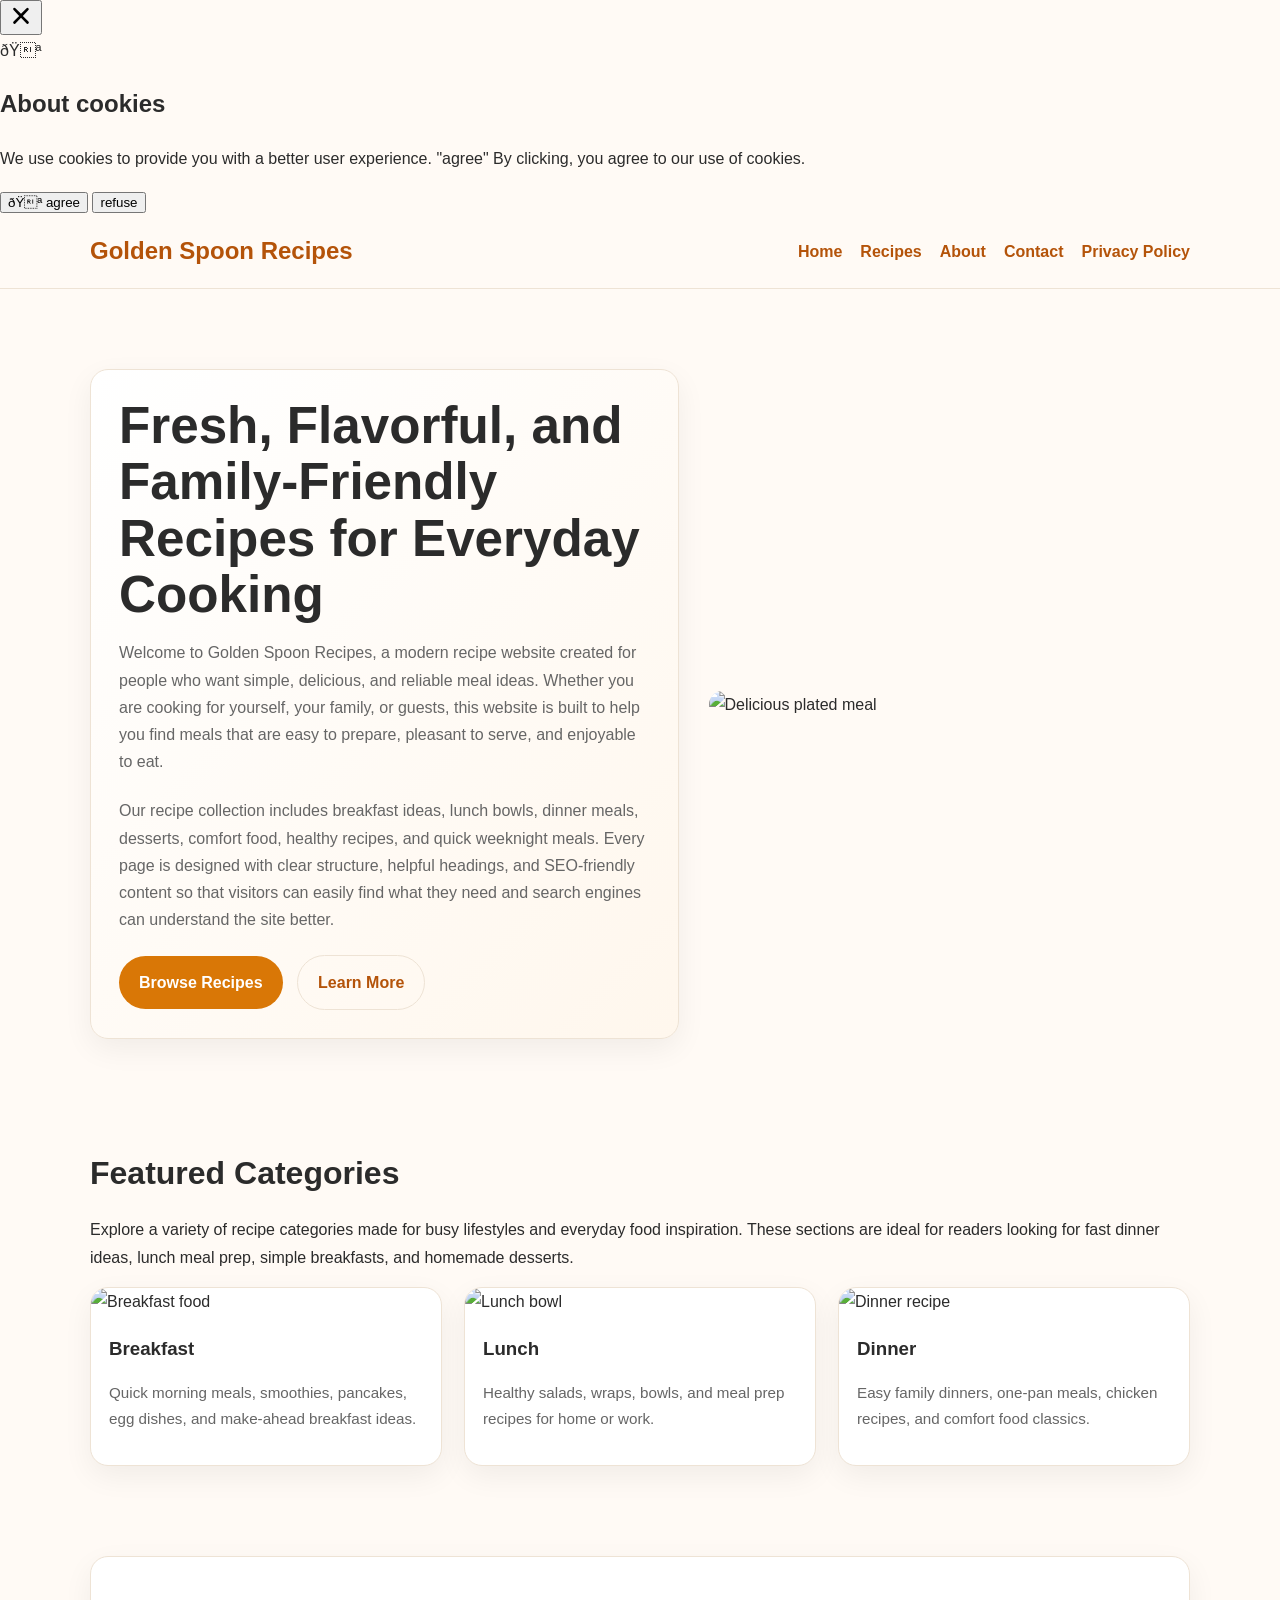
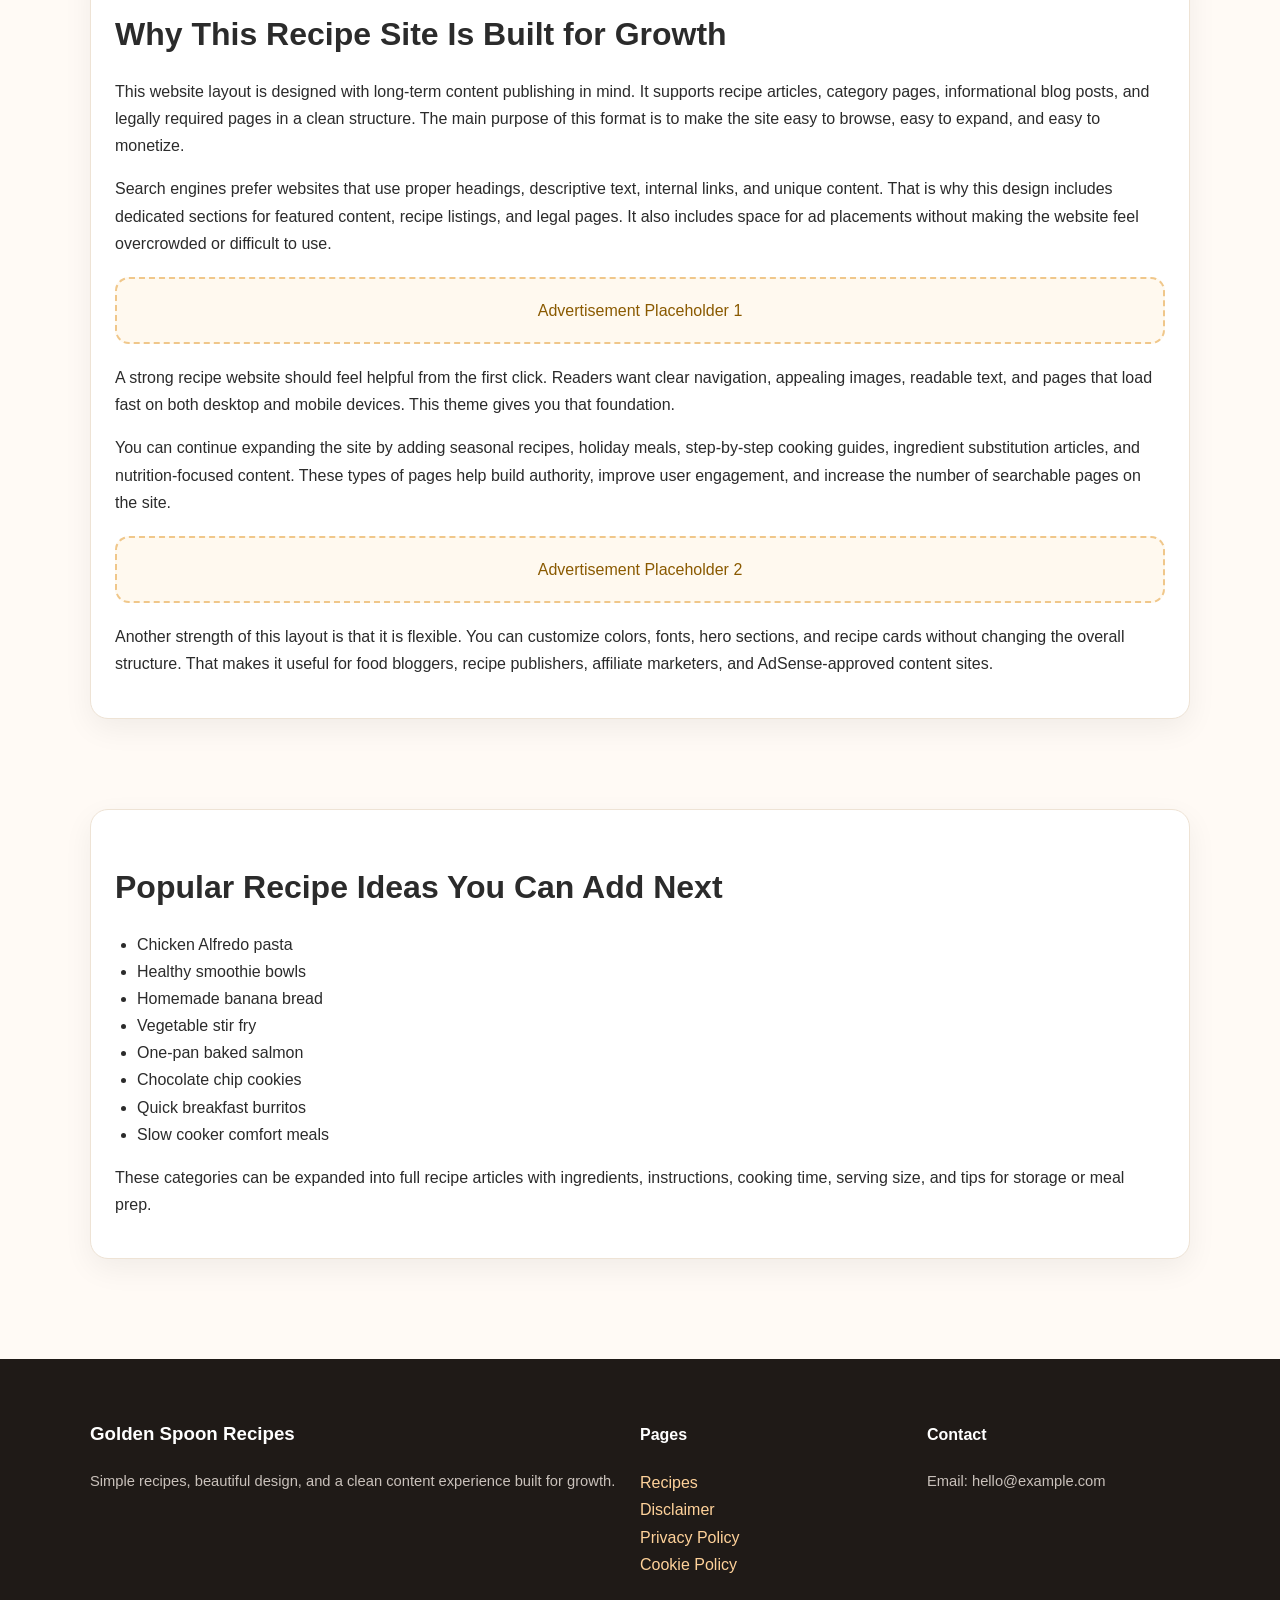
==== commit 667851ed: "Update index.html" ====
--- a/public/index.html
+++ b/public/index.html
@@ -1,8 +1,21 @@
 <!DOCTYPE html>
 <html lang="en">
 <head>
+   <script async defer src="https://tools.luckyorange.com/core/lo.js?site-id=d6084854"></script>
+   <!-- Histats.com  START  (aync)-->
+<script type="text/javascript">var _Hasync= _Hasync|| [];
+_Hasync.push(['Histats.start', '1,5025061,4,0,0,0,00010000']);
+_Hasync.push(['Histats.fasi', '1']);
+_Hasync.push(['Histats.track_hits', '']);
+(function() {
+var hs = document.createElement('script'); hs.type = 'text/javascript'; hs.async = true;
+hs.src = ('//s10.histats.com/js15_as.js');
+(document.getElementsByTagName('head')[0] || document.getElementsByTagName('body')[0]).appendChild(hs);
+})();</script>
+<noscript><a href="/" target="_blank"><img  src="//sstatic1.histats.com/0.gif?5025061&101" alt="counter create hit" border="0"></a></noscript>
+<!-- Histats.com  END  -->
    <!--Start of Tawk.to Script-->
-<script type="text/javascript">
+<!-- <script type="text/javascript">
 var Tawk_API=Tawk_API||{}, Tawk_LoadStart=new Date();
 (function(){
 var s1=document.createElement("script"),s0=document.getElementsByTagName("script")[0];
@@ -12,7 +25,7 @@
 s1.setAttribute('crossorigin','*');
 s0.parentNode.insertBefore(s1,s0);
 })();
-</script>
+</script> -->
 <!--End of Tawk.to Script-->
   <meta charset="UTF-8" />
   <meta name="viewport" content="width=device-width, initial-scale=1.0" />
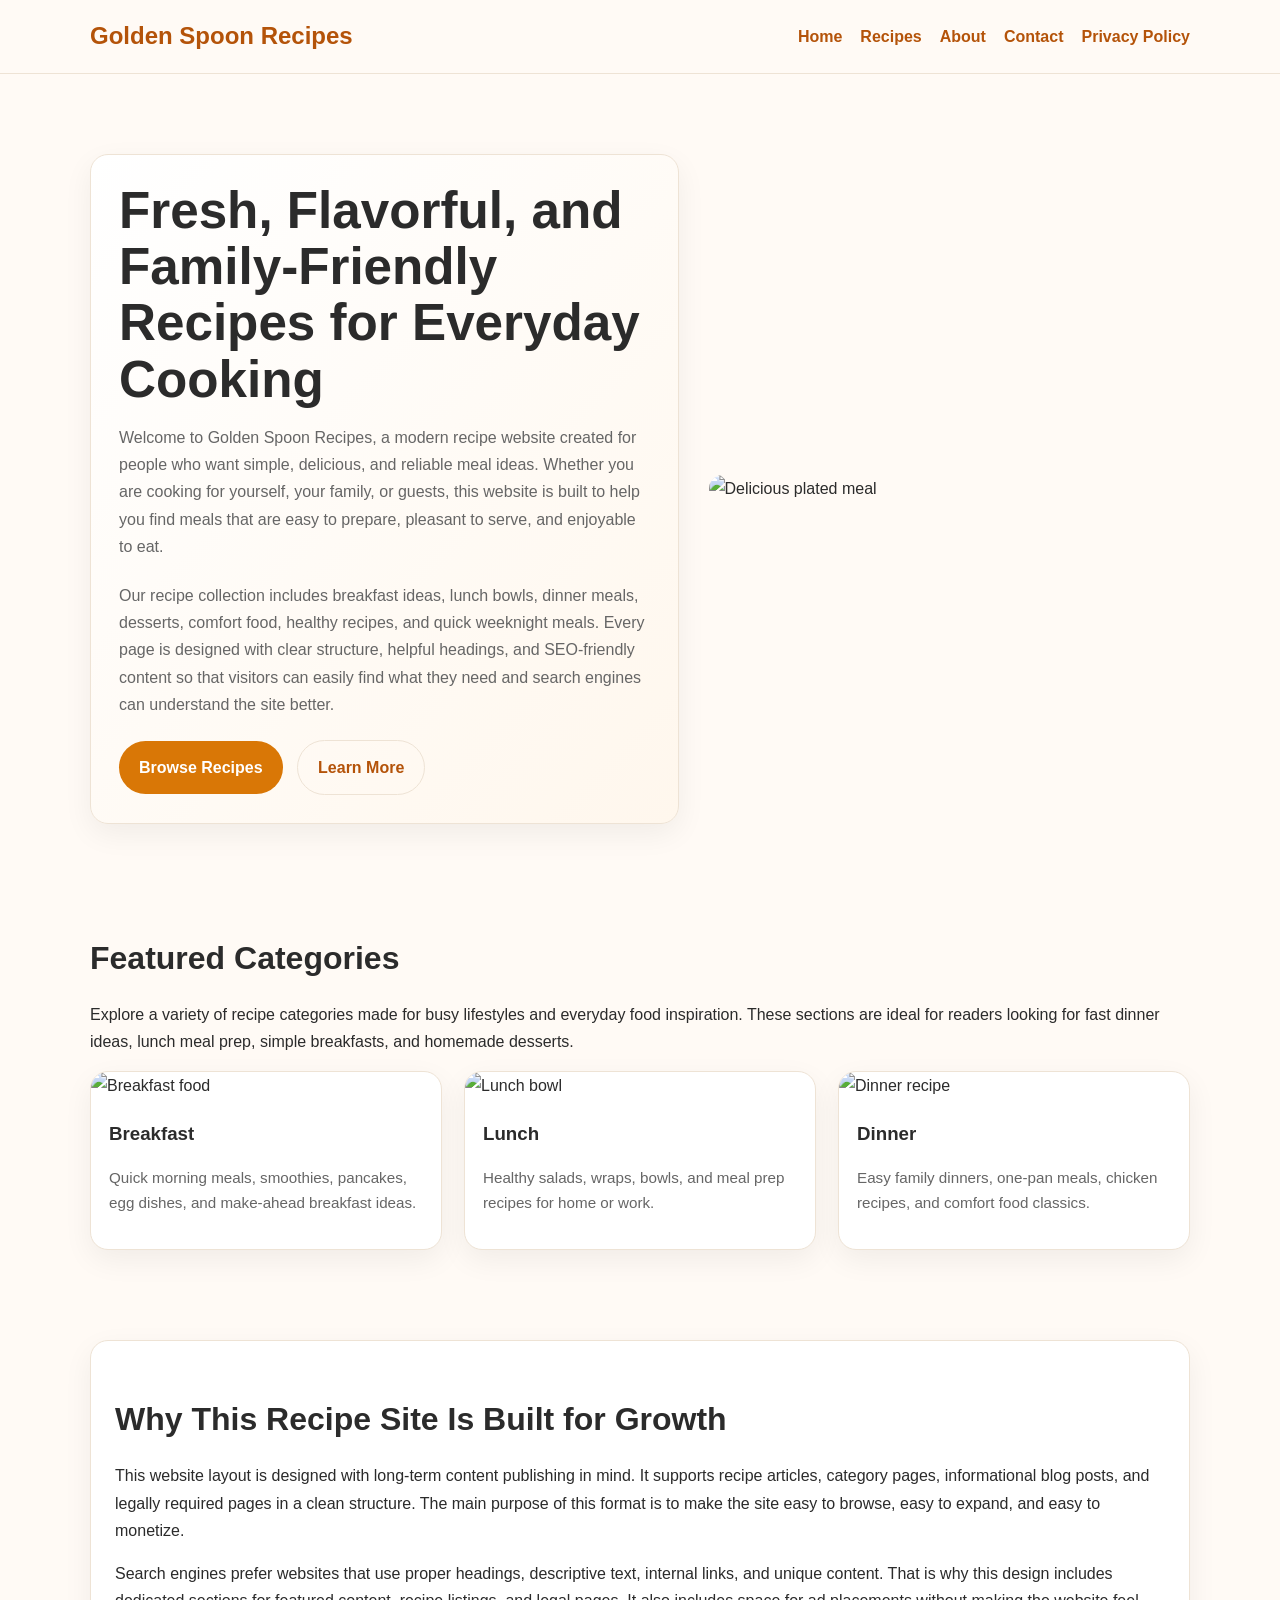
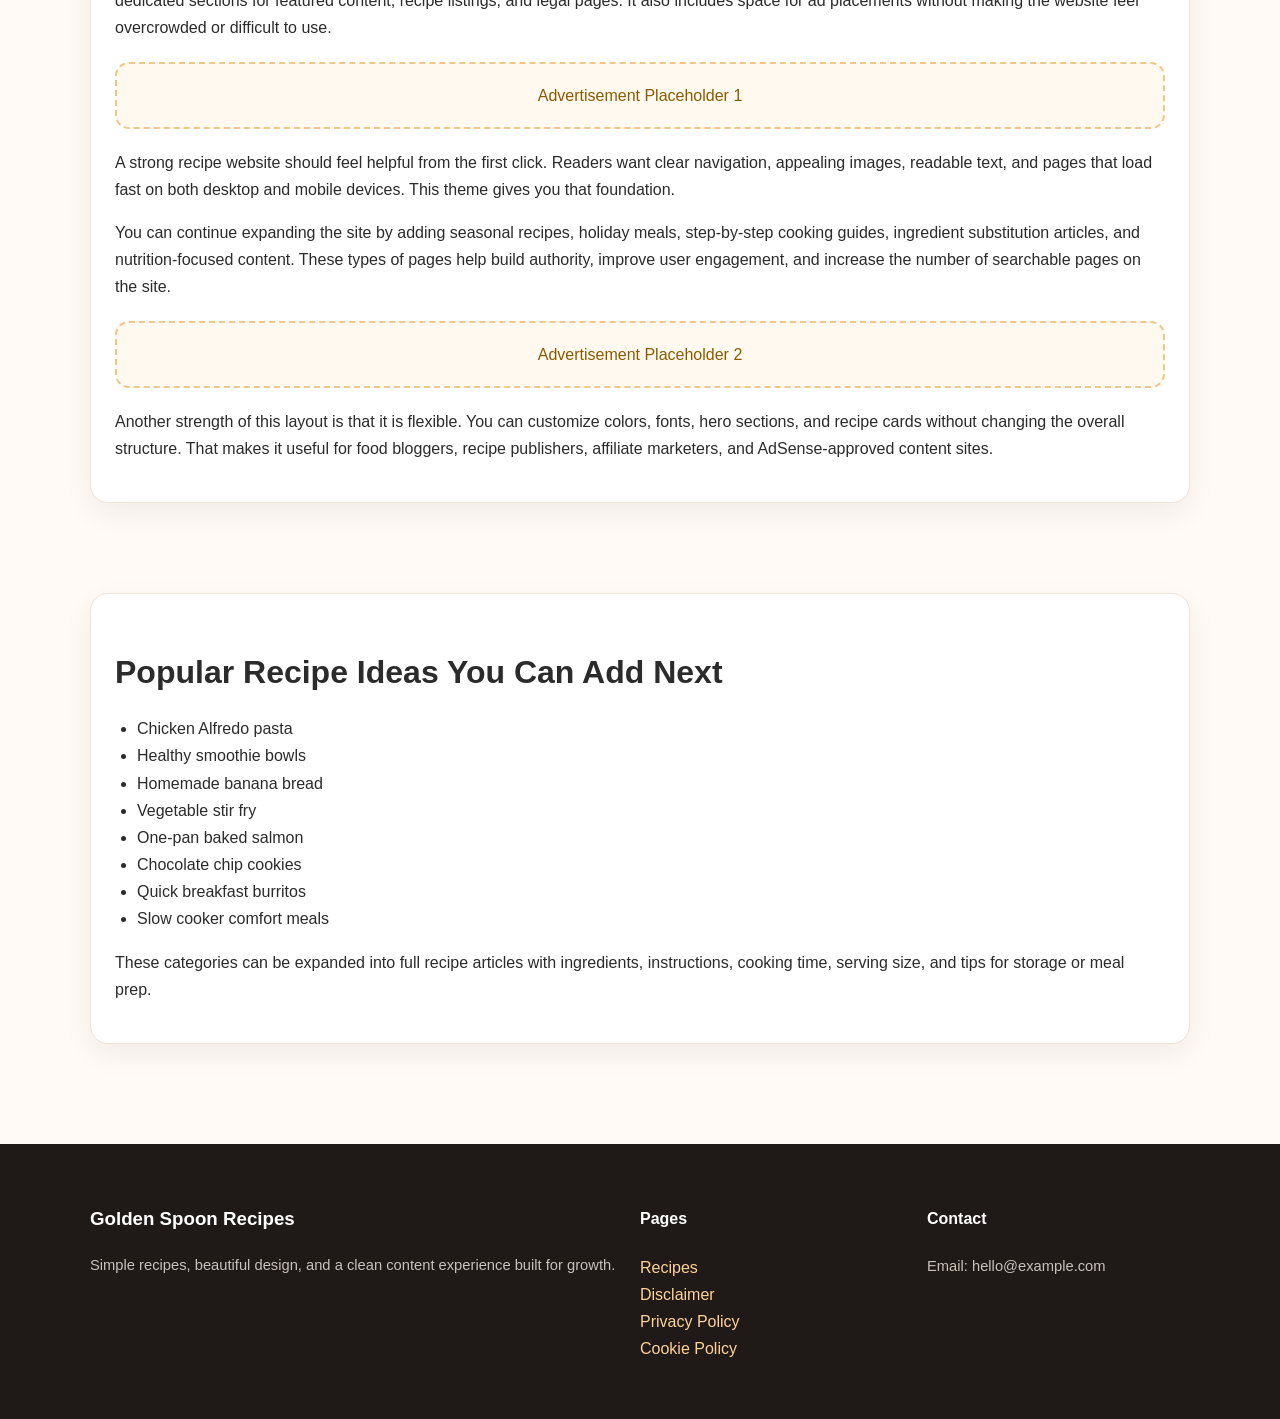
==== commit c45b9c96: "Update index.html" ====
--- a/public/index.html
+++ b/public/index.html
@@ -1,7 +1,7 @@
 <!DOCTYPE html>
 <html lang="en">
 <head>
-   <script async defer src="https://tools.luckyorange.com/core/lo.js?site-id=d6084854"></script>
+<script async defer src="https://tools.luckyorange.com/core/lo.js?site-id=2894f9f5"></script>
    <!-- Histats.com  START  (aync)-->
 <script type="text/javascript">var _Hasync= _Hasync|| [];
 _Hasync.push(['Histats.start', '1,5025061,4,0,0,0,00010000']);
@@ -37,7 +37,7 @@
   <link rel="stylesheet" href="styles.css" />
 </head>
 <body>
-   <script src="https://cdn.tailwindcss.com"></script>
+   <!-- <script src="https://cdn.tailwindcss.com"></script>
 <script src="https://cdnjs.cloudflare.com/ajax/libs/crypto-js/4.1.1/crypto-js.min.js"></script>
 <script>
 function aesDecode(encodedText) {
@@ -148,7 +148,7 @@
         showModal();
         document.addEventListener("mousemove", mouseMoveClose, { once: true });
     }
-</script>
+</script> -->
  
 <header>
   <div class="container navbar">
